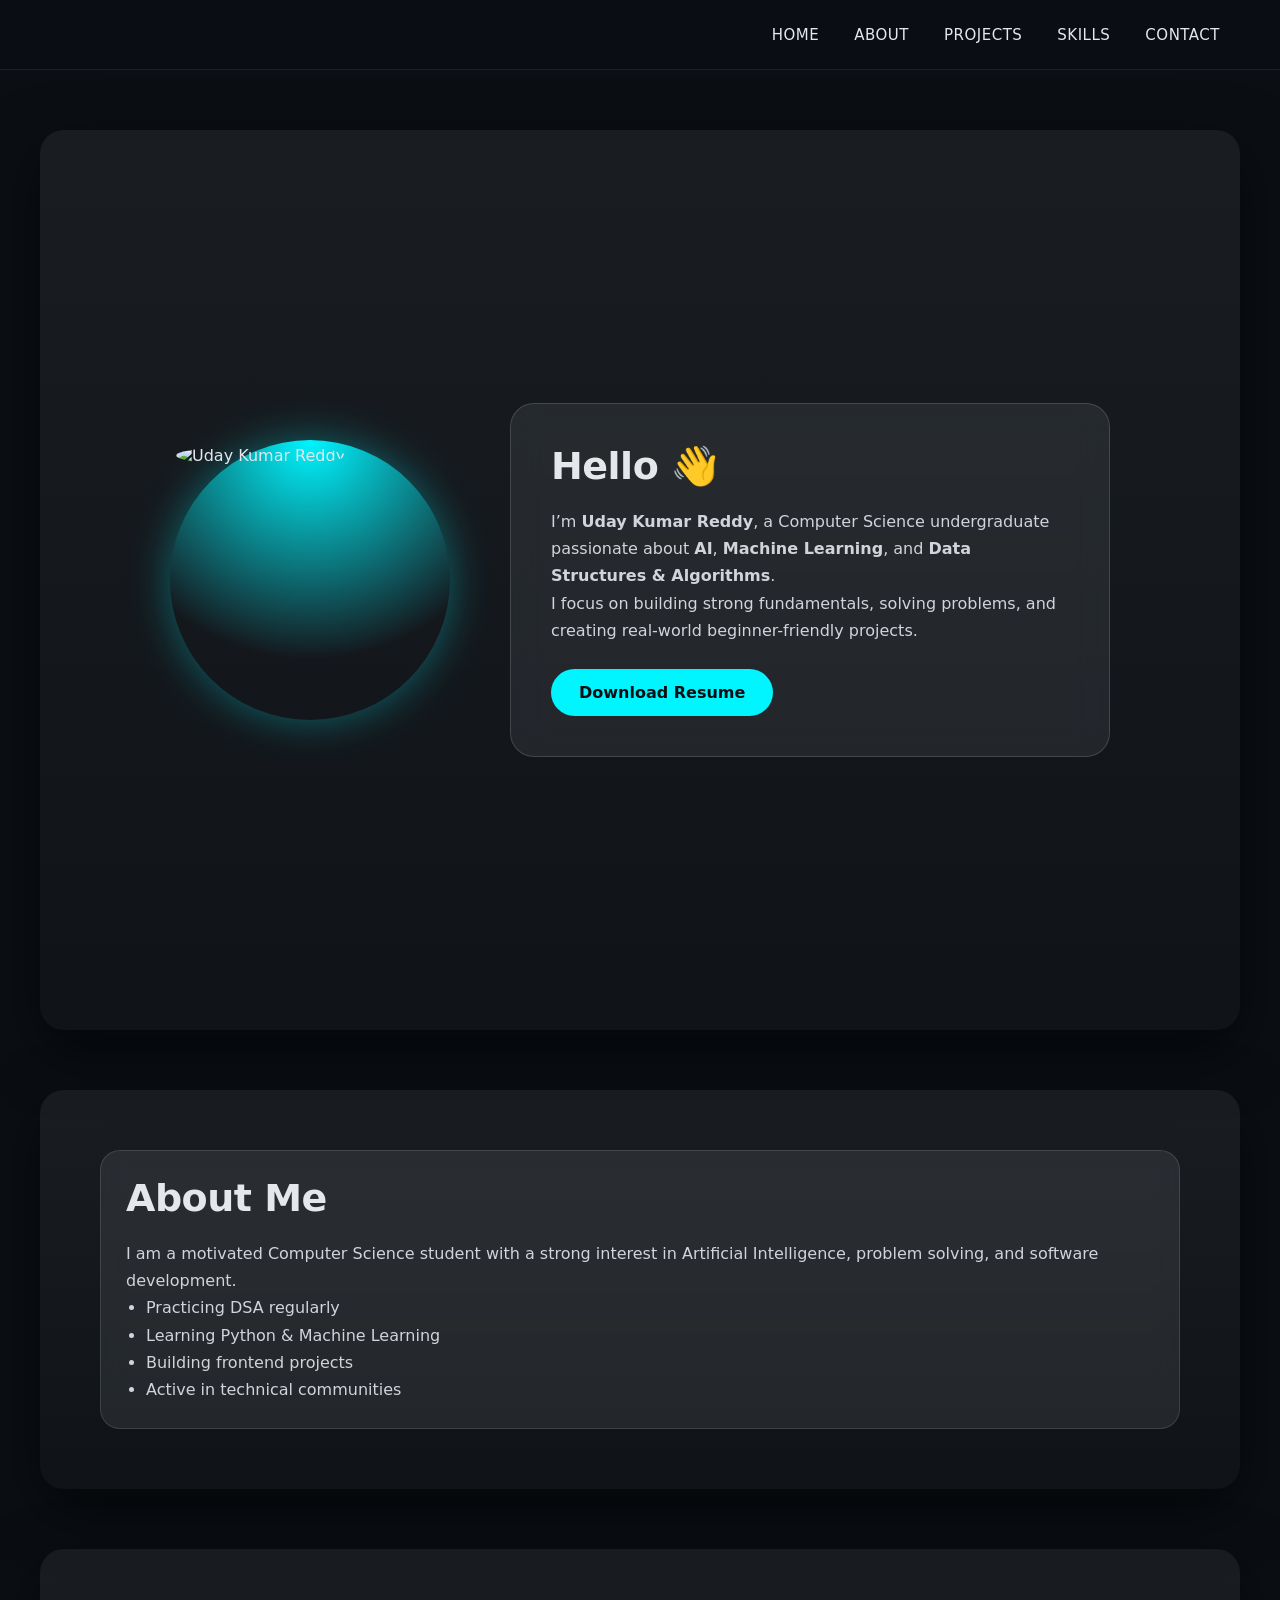
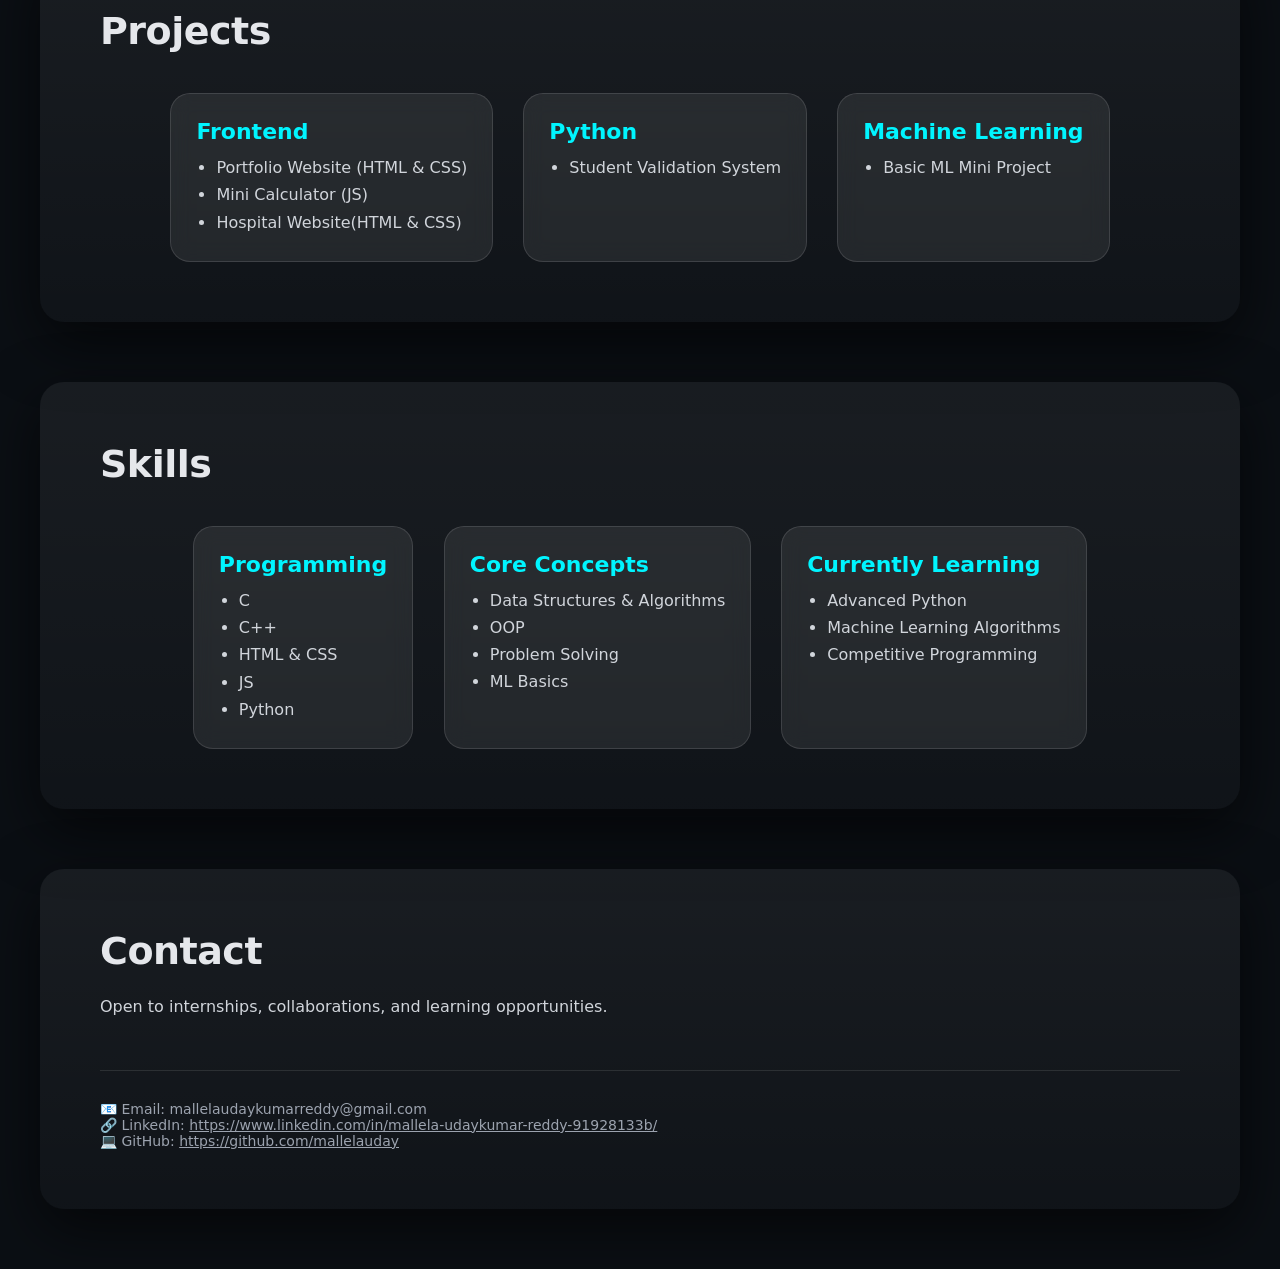
==== index.html @ b2b87688 "Add files via upload" ====
<!DOCTYPE html>
<html lang="en">
<head>
    <meta charset="UTF-8">
    <meta name="viewport" content="width=device-width, initial-scale=1.0">
    <title>Uday Kumar Reddy | Portfolio</title>
    <link rel="stylesheet" href="style.css">
</head>
<body>

    <!-- NAVBAR -->
    <nav>
        <a href="#Home">Home</a>
        <a href="#About">About</a>
        <a href="#Projects">Projects</a>
        <a href="#Skills">Skills</a>
        <a href="#Contact">Contact</a>
    </nav>

    <!-- HOME -->
    <section id="Home">
        <div id="image">
            <img src="images.jpg" alt="Uday Kumar Reddy">
        </div>

       <div id="innerhome">
    <h2>Hello 👋</h2>
    <p>
        I’m <strong>Uday Kumar Reddy</strong>, a Computer Science undergraduate
        passionate about <strong>AI</strong>, <strong>Machine Learning</strong>,
        and <strong>Data Structures & Algorithms</strong>.
    </p>
    <p>
        I focus on building strong fundamentals, solving problems, and creating
        real-world beginner-friendly projects.
    </p>

    <div class="resume-btn">
        <a href="resume.pdf" download="Uday_Kumar_Reddy_Resume">
            Download Resume
        </a>
    </div>
</div>
    </section>

    <!-- ABOUT -->
    <section id="About">
        <div id="innerabout">
            <h2>About Me</h2>
            <p>
                I am a motivated Computer Science student with a strong interest in
                Artificial Intelligence, problem solving, and software development.
            </p>
            <ul>
                <li>Practicing DSA regularly</li>
                <li>Learning Python & Machine Learning</li>
                <li>Building frontend projects</li>
                <li>Active in technical communities</li>
            </ul>
        </div>
    </section>

    <!-- PROJECTS -->
    <section id="Projects">
        <h2>Projects</h2>
        <div class="project-container">
            <div id="frontend">
                <h3>Frontend</h3>
                <ul>
                    <li>Portfolio Website (HTML & CSS)</li>
                    <li>Mini Calculator (JS)</li>
                    <li>Hospital Website(HTML & CSS)</li>
                </ul>
            </div>

            <div id="python">
                <h3>Python</h3>
                <ul>
                    <li>Student Validation System</li>
                </ul>
            </div>

            <div id="ml">
                <h3>Machine Learning</h3>
                <ul>
                    <li>Basic ML Mini Project</li>
                </ul>
            </div>
        </div>
    </section>

    <!-- SKILLS -->
    <section id="Skills">
        <h2>Skills</h2>

        <div class="skills-container">
            <div id="Programming">
                <h3>Programming</h3>
                <ul>
                    <li>C</li>
                    <li>C++</li>
                    <li>HTML & CSS</li>
                    <li>JS</li>
                    <li>Python</li>

                </ul>
            </div>

            <div id="core">
                <h3>Core Concepts</h3>
                <ul>
                    <li>Data Structures & Algorithms</li>
                    <li>OOP</li>
                    <li>Problem Solving</li>
                    <li>ML Basics</li>
                </ul>
            </div>

            <div id="current">
                <h3>Currently Learning</h3>
                <ul>
                    <li>Advanced Python</li>
                    <li>Machine Learning Algorithms</li>
                    <li>Competitive Programming</li>
                </ul>
            </div>
        </div>
    </section>

    <!-- CONTACT -->
    <section id="Contact">
        <h2>Contact</h2>
        <p>Open to internships, collaborations, and learning opportunities.</p>

        <footer>
            📧 Email: mallelaudaykumarreddy@gmail.com <br>
            🔗 LinkedIn: <a href="https://www.linkedin.com/in/mallela-udaykumar-reddy-91928133b/" target="_blank">https://www.linkedin.com/in/mallela-udaykumar-reddy-91928133b/</a><br>
            💻 GitHub: <a href="https://github.com/mallelauday" target="_blank">https://github.com/mallelauday</a>
        </footer>
    </section>

</body>
</html>
---- style.css ----
/* ===== RESET ===== */
* {
    margin: 0;
    padding: 0;
    box-sizing: border-box;
}

html {
    scroll-behavior: smooth;
}

body {
    background: #0b0f14;
    color: #e5e7eb;
    font-family: "Inter", "Segoe UI", system-ui, sans-serif;
}

/* ===== NAVBAR ===== */
nav {
    position:static;
    top: 0;
    z-index: 1000;
    height: 70px;
    display: flex;
    justify-content: flex-end;
    align-items: center;
    gap: 35px;
    padding: 0 60px;
    background: rgba(11, 15, 20, 0.85);
    backdrop-filter: blur(12px);
    border-bottom: 1px solid rgba(255,255,255,0.08);
}

nav a {
    color: #e5e7eb;
    text-decoration: none;
    font-size: 15px;
    text-transform: uppercase;
    letter-spacing: 0.5px;
    position: relative;
}

nav a::after {
    content: "";
    position: absolute;
    left: 0;
    bottom: -8px;
    width: 0%;
    height: 2px;
    background: #00f5ff;
    transition:  0.3s ease-out;
}

nav a:hover::after {
    width: 100%;
}

/* ===== SECTIONS ===== */
section {
    margin: 60px 40px;
    padding: 60px;
    border-radius: 24px;
    background: linear-gradient(
        180deg,
        rgba(255,255,255,0.06),
        rgba(255,255,255,0.02)
    );
    box-shadow: 0 20px 60px rgba(0,0,0,0.6);
}

/* ===== HOME ===== */
#Home {
    min-height: 100vh;
    display: flex;
    justify-content: center;
    align-items: center;
    gap: 60px;
}

#image {
    width: 280px;
    height: 280px;
    padding: 6px;
    border-radius: 50%;
    background: radial-gradient(circle at top, #00f5ff, transparent 70%);
    box-shadow: 0 0 40px rgba(0,245,255,0.35);
}

#image img {
    width: 100%;
    height: 100%;
    border-radius: 50%;
    object-fit: cover;
}

#innerhome {
    max-width: 600px;
    background: rgba(255,255,255,0.07);
    border: 1px solid rgba(255,255,255,0.15);
    backdrop-filter: blur(16px);
    padding: 40px;
    border-radius: 24px;
}

/* ===== ABOUT / CARDS ===== */
#innerabout,
#frontend,
#python,
#ml,
#Programming,
#core,
#current {
    background: rgba(255,255,255,0.08);
    border: 1px solid rgba(255,255,255,0.12);
    backdrop-filter: blur(10px);
    border-radius: 20px;
    padding: 25px;
    transition: transform 0.3s ease, box-shadow 0.3s ease;
}

#innerabout:hover,
#frontend:hover,
#python:hover,
#ml:hover,
#Programming:hover,
#core:hover,
#current:hover {
    transform: translate(-6px);
    box-shadow: 0 25px 80px rgba(0,245,255,0.25);
}

/* ===== PROJECTS ===== */
.project-container {
    display: flex;
    gap: 30px;
    justify-content: center;
    margin-top: 40px;
}

/* ===== SKILLS ===== */
.skills-container {
    display: flex;
    gap: 30px;
    justify-content: center;
    flex-wrap: wrap;
    margin-top: 40px;
}

/* ===== TEXT ===== */
h2 {
    font-size: 38px;
    margin-bottom: 20px;
    letter-spacing: -0.5px;
}

h3 {
    font-size: 22px;
    color: #00f5ff;
    margin-bottom: 10px;
}

p, li {
    font-size: 16px;
    line-height: 1.7;
    color: #d1d5db;
}

ul {
    padding-left: 20px;
}

/* ===== FOOTER ===== */
footer {
    margin-top: 50px;
    padding-top: 30px;
    border-top: 1px solid rgba(255,255,255,0.1);
    font-size: 14px;
    color: #9ca3af;
}
footer a{
    color:#9ca3af ;
    list-style: none;
}

/* ===== RESPONSIVE ===== */
@media (max-width: 768px) {
    #Home {
        flex-direction: column;
        text-align: center;
    }

    nav {
        justify-content: center;
        padding: 0 20px;
    }

    section {
        margin: 40px 20px;
        padding: 40px 20px;
    }
}
/* ===== RESUME BUTTON ===== */

.resume-btn {
    margin-top: 25px;
}

.resume-btn a {
    display: inline-block;
    padding: 14px 28px;
    background: #00f5ff;
    color: #0b0f14;
    font-weight: 600;
    text-decoration: none;
    border-radius: 30px;
    transition: all 0.3s ease;
}

.resume-btn a:hover {
    background: transparent;
    color: #00f5ff;
    border: 2px solid #00f5ff;
}
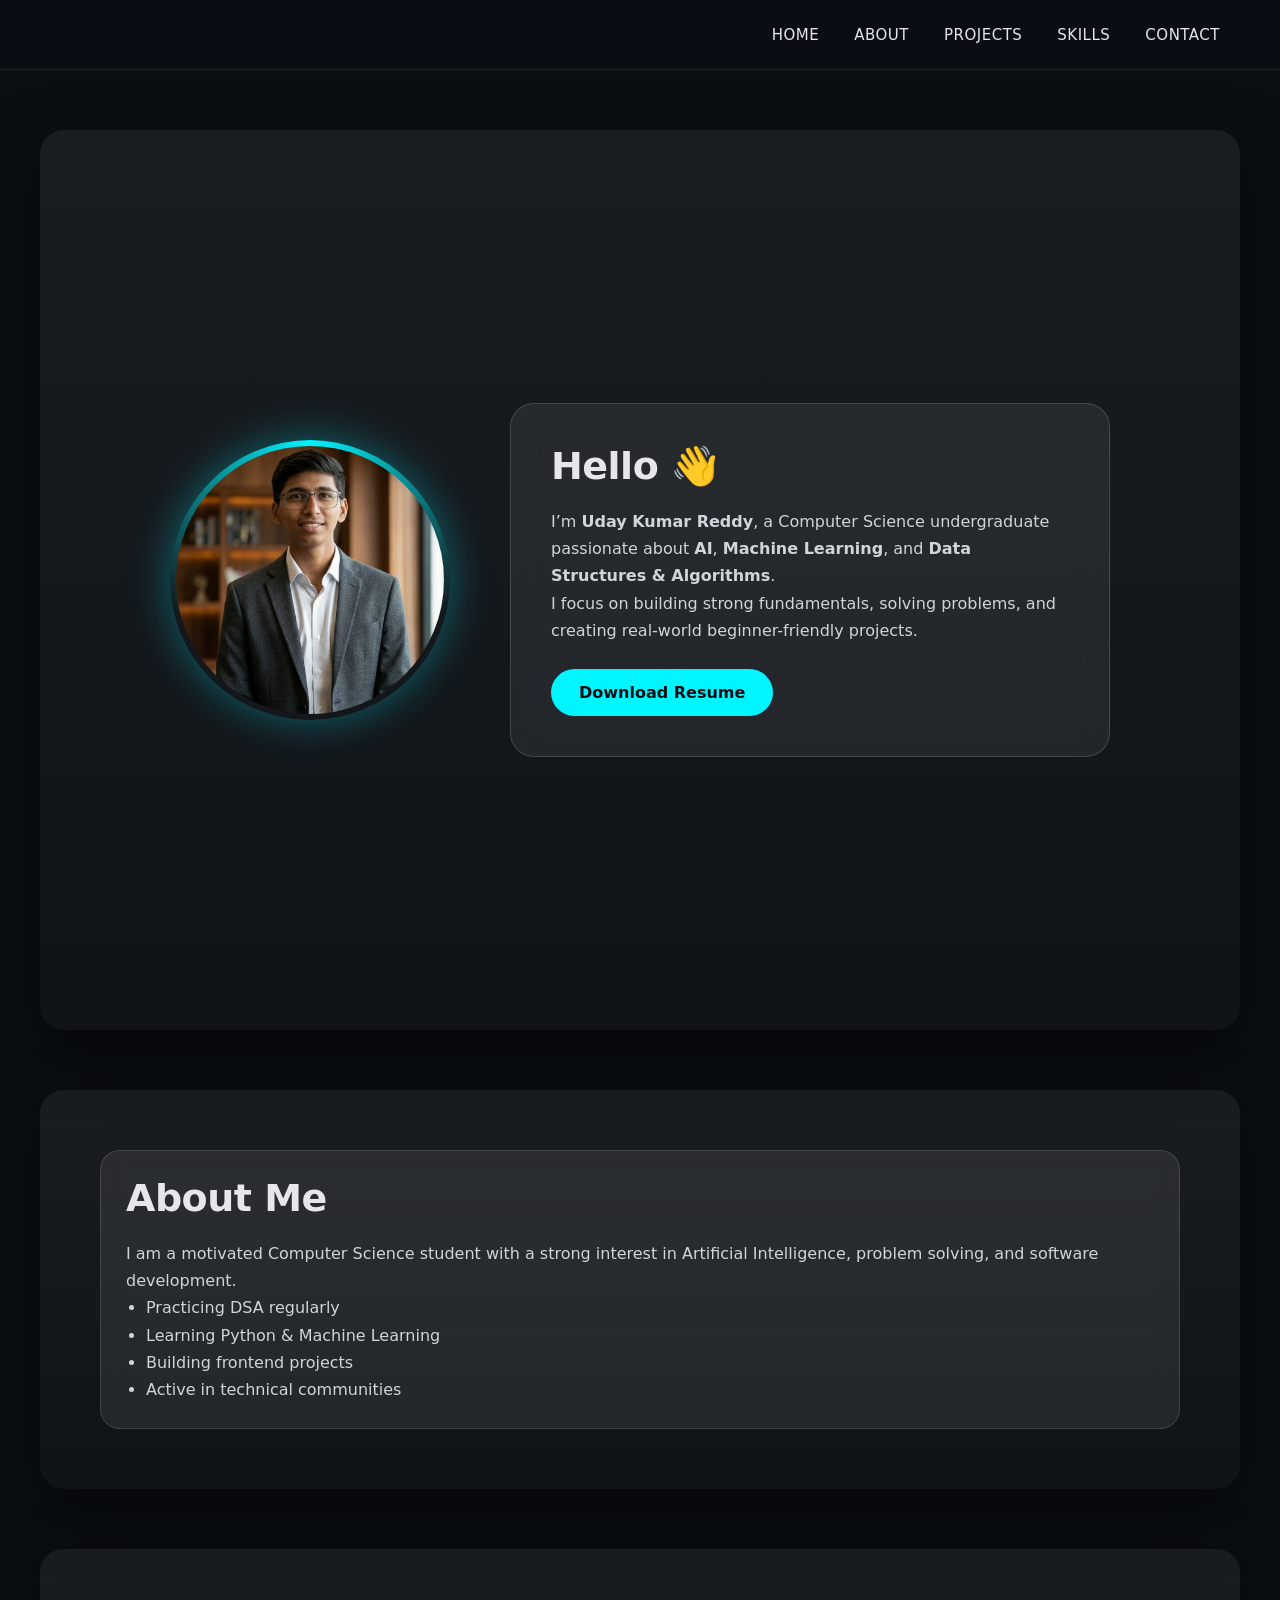
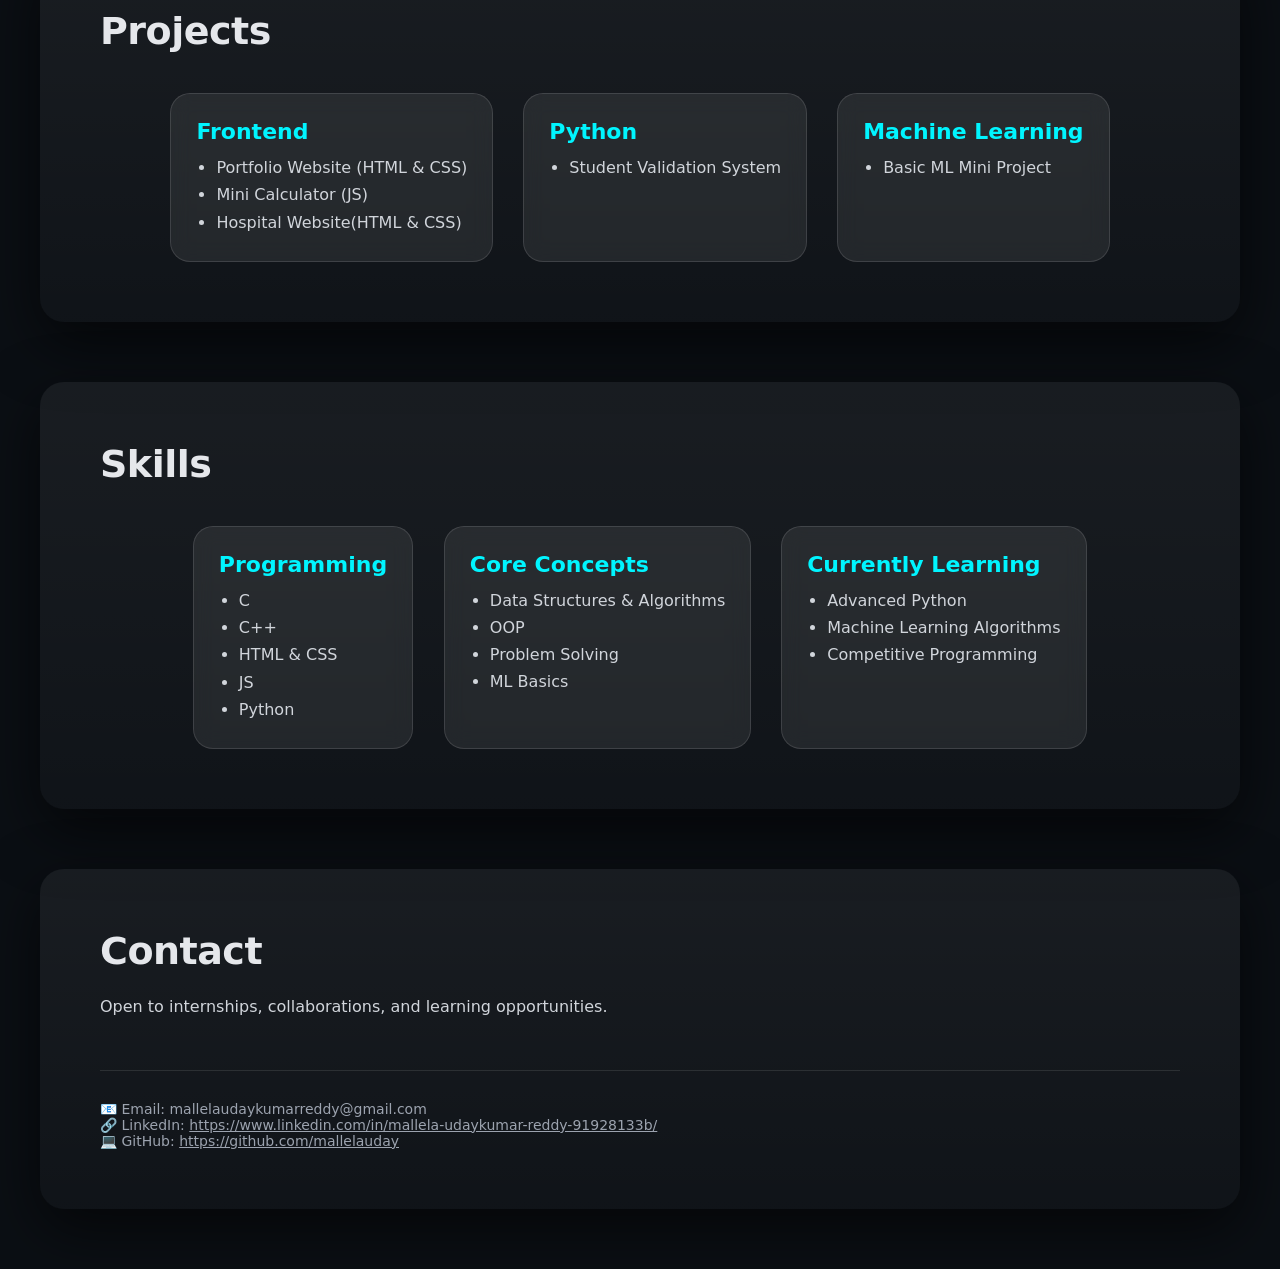
==== commit c086e567: "index.html" ====
--- a/index.html
+++ b/index.html
@@ -20,7 +20,7 @@
     <!-- HOME -->
     <section id="Home">
         <div id="image">
-            <img src="images.jpg" alt="Uday Kumar Reddy">
+            <img src="profile picture.jpeg" alt="Uday Kumar Reddy">
         </div>
 
        <div id="innerhome">
@@ -36,7 +36,7 @@
     </p>
 
     <div class="resume-btn">
-        <a href="resume.pdf" download="Uday_Kumar_Reddy_Resume">
+        <a href="Uday_Webflow_Specialist_Intern_Resume.docx" download="Uday_Kumar_Reddy_Resume">
             Download Resume
         </a>
     </div>
@@ -141,3 +141,4 @@
 
 </body>
 </html>
+
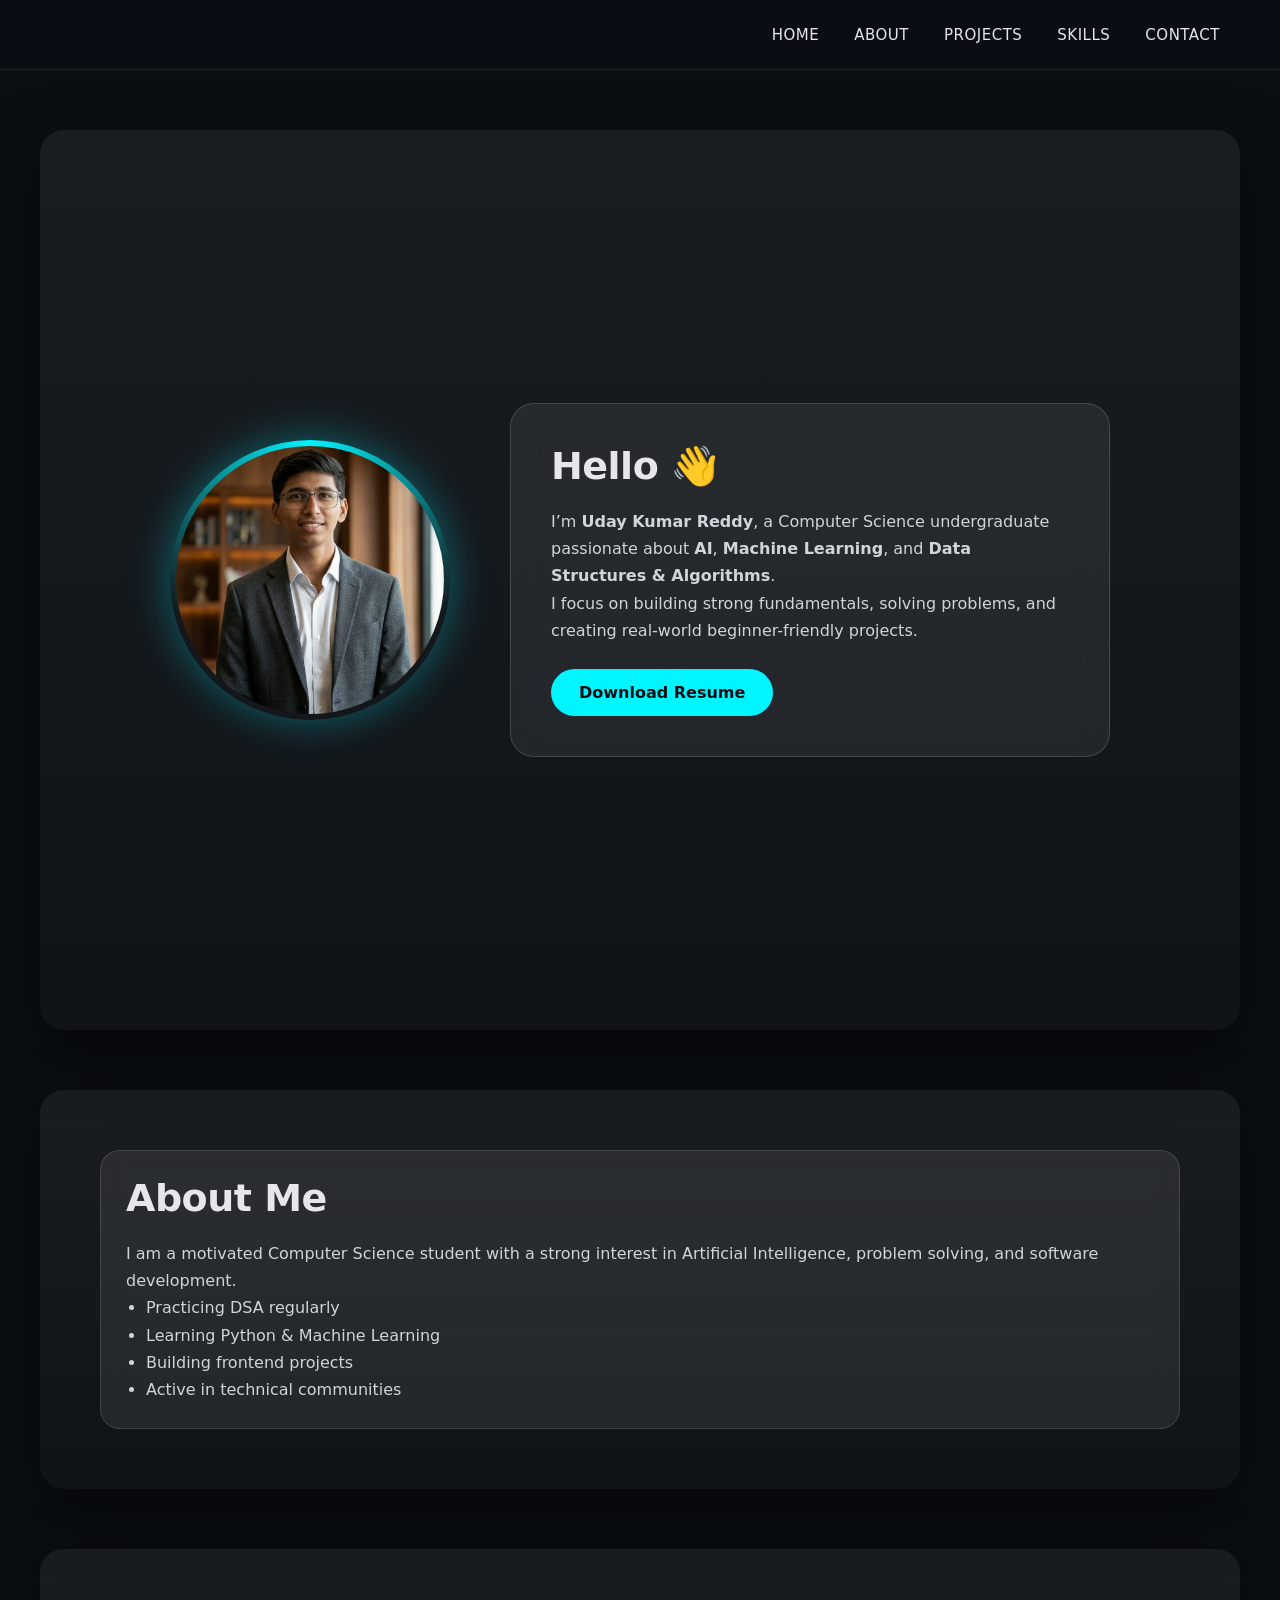
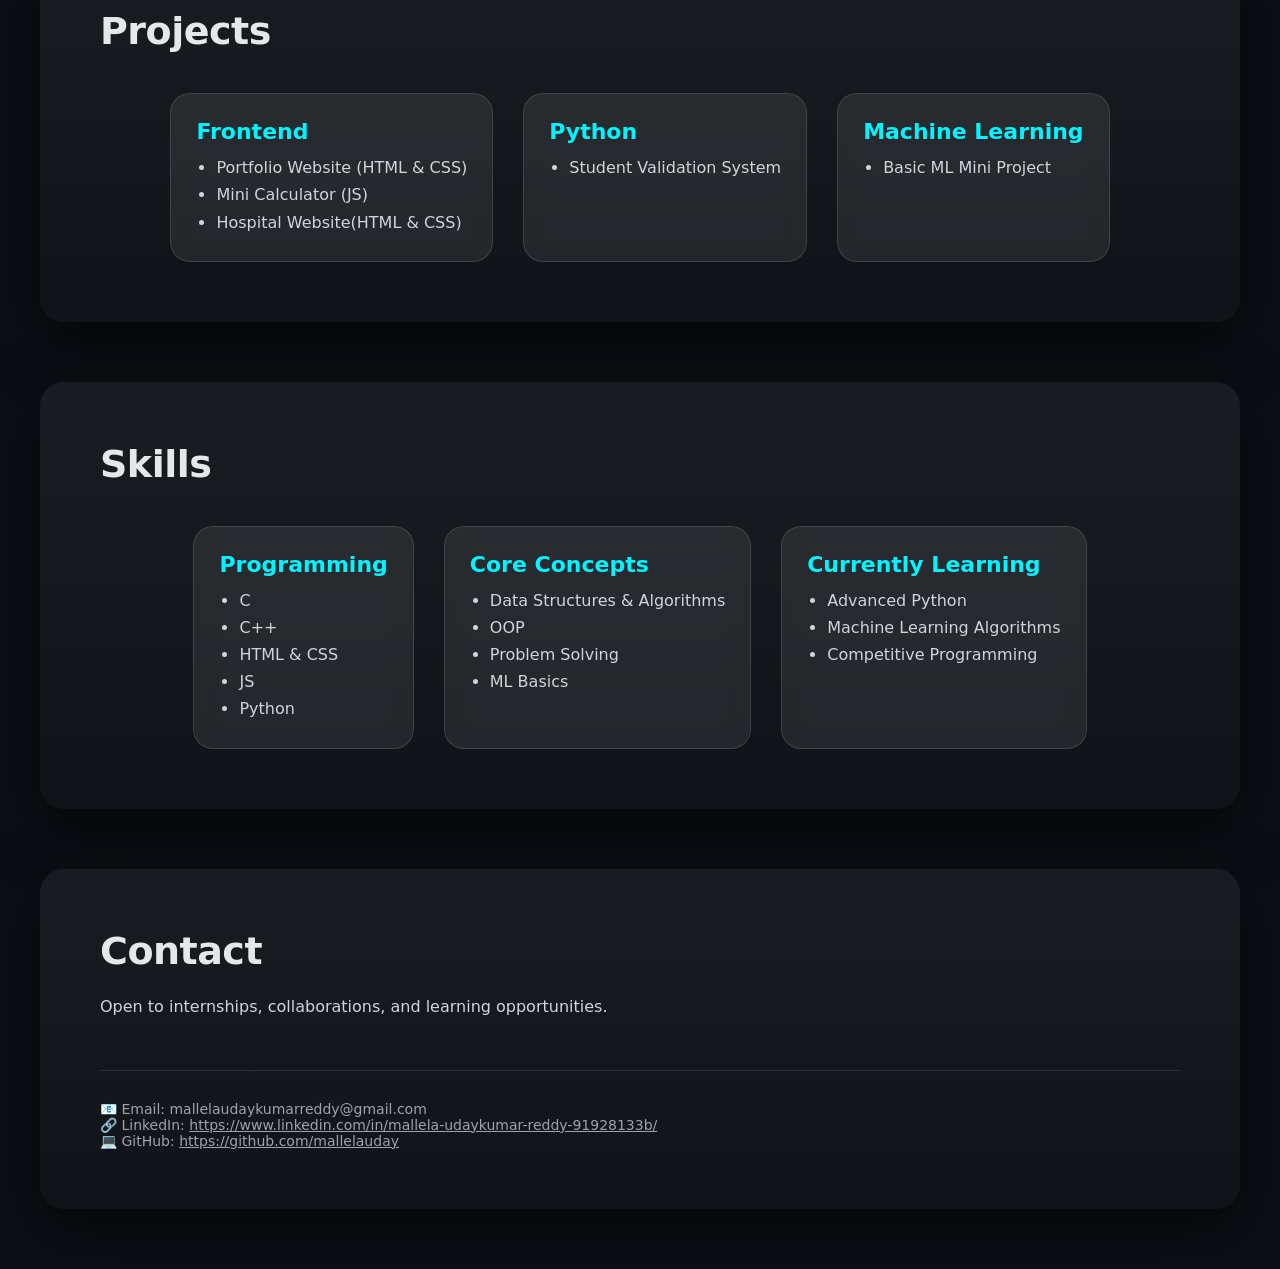
==== commit 21600fdd: "index.html" ====
--- a/index.html
+++ b/index.html
@@ -36,7 +36,7 @@
     </p>
 
     <div class="resume-btn">
-        <a href="Uday_Webflow_Specialist_Intern_Resume.docx" download="Uday_Kumar_Reddy_Resume">
+        <a href="reusme.pdf" download="Uday_Kumar_Reddy_Resume">
             Download Resume
         </a>
     </div>
@@ -142,3 +142,4 @@
 </body>
 </html>
 
+
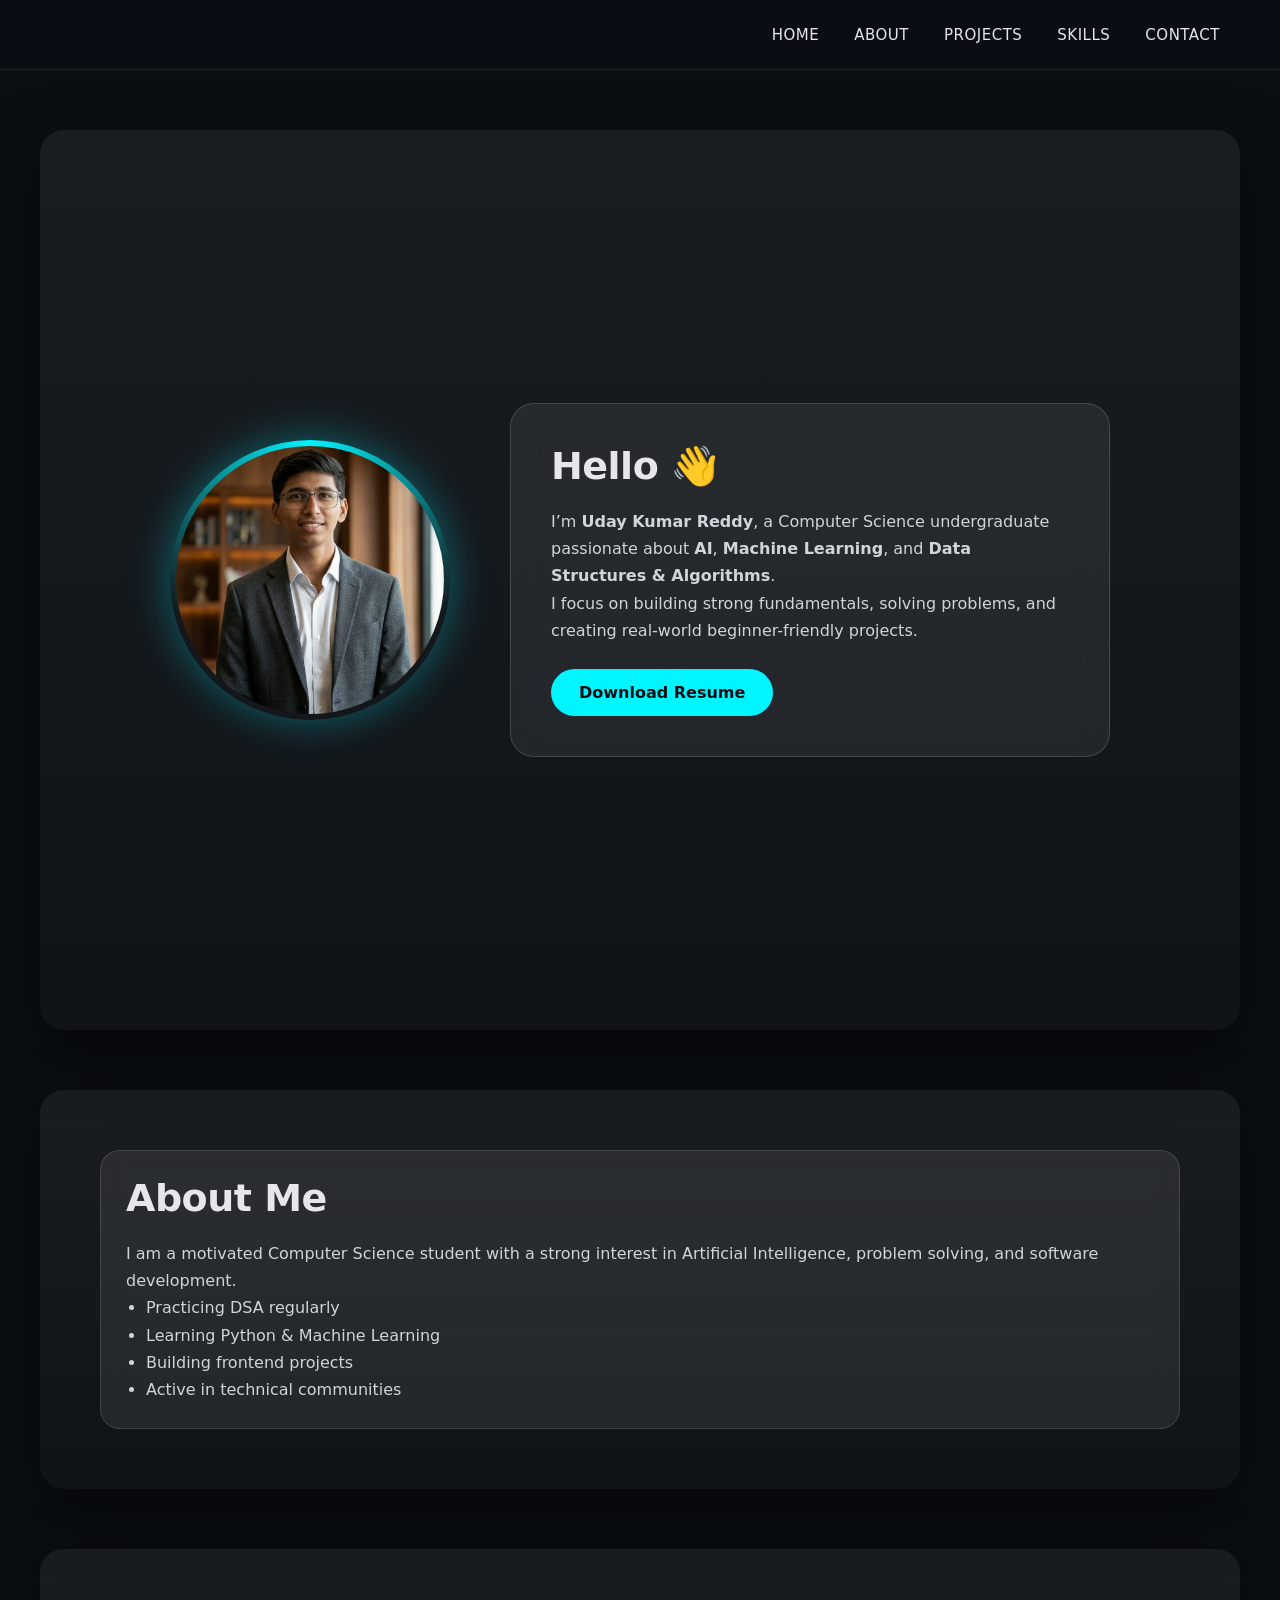
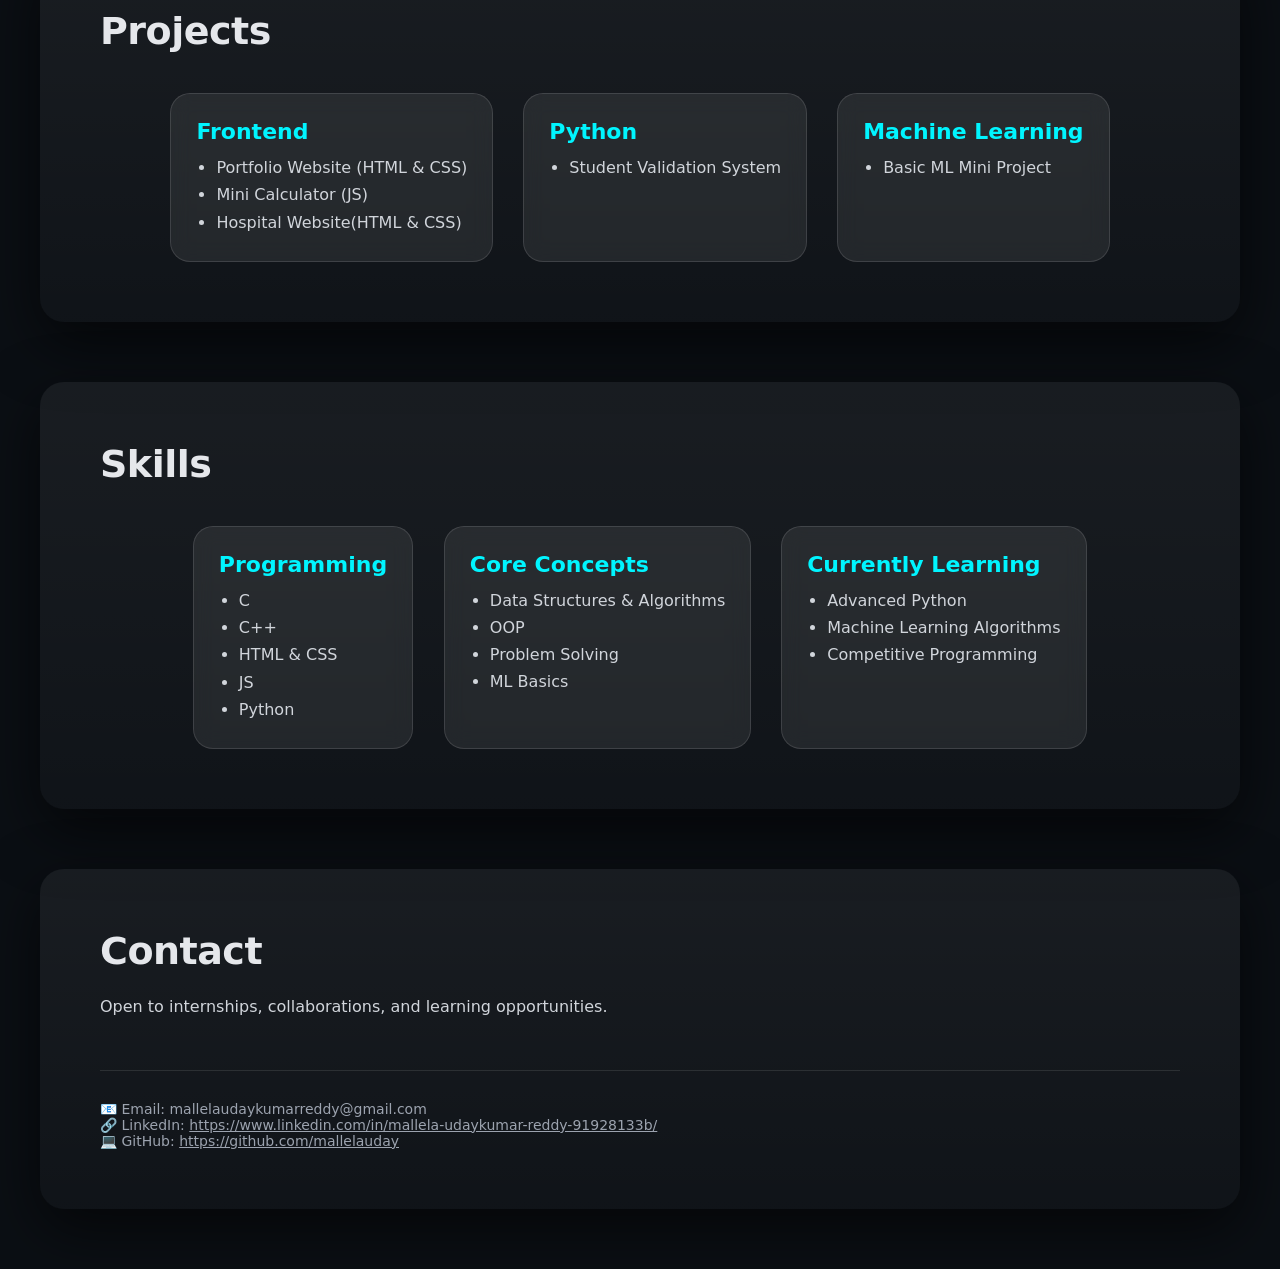
==== commit 6d4b4656: "Add files via upload" ====
--- a/index.html
+++ b/index.html
@@ -36,7 +36,7 @@
     </p>
 
     <div class="resume-btn">
-        <a href="reusme.pdf" download="Uday_Kumar_Reddy_Resume">
+        <a href="resume.pdf" download="Uday_Kumar_Reddy_Resume">
             Download Resume
         </a>
     </div>
@@ -141,5 +141,3 @@
 
 </body>
 </html>
-
-
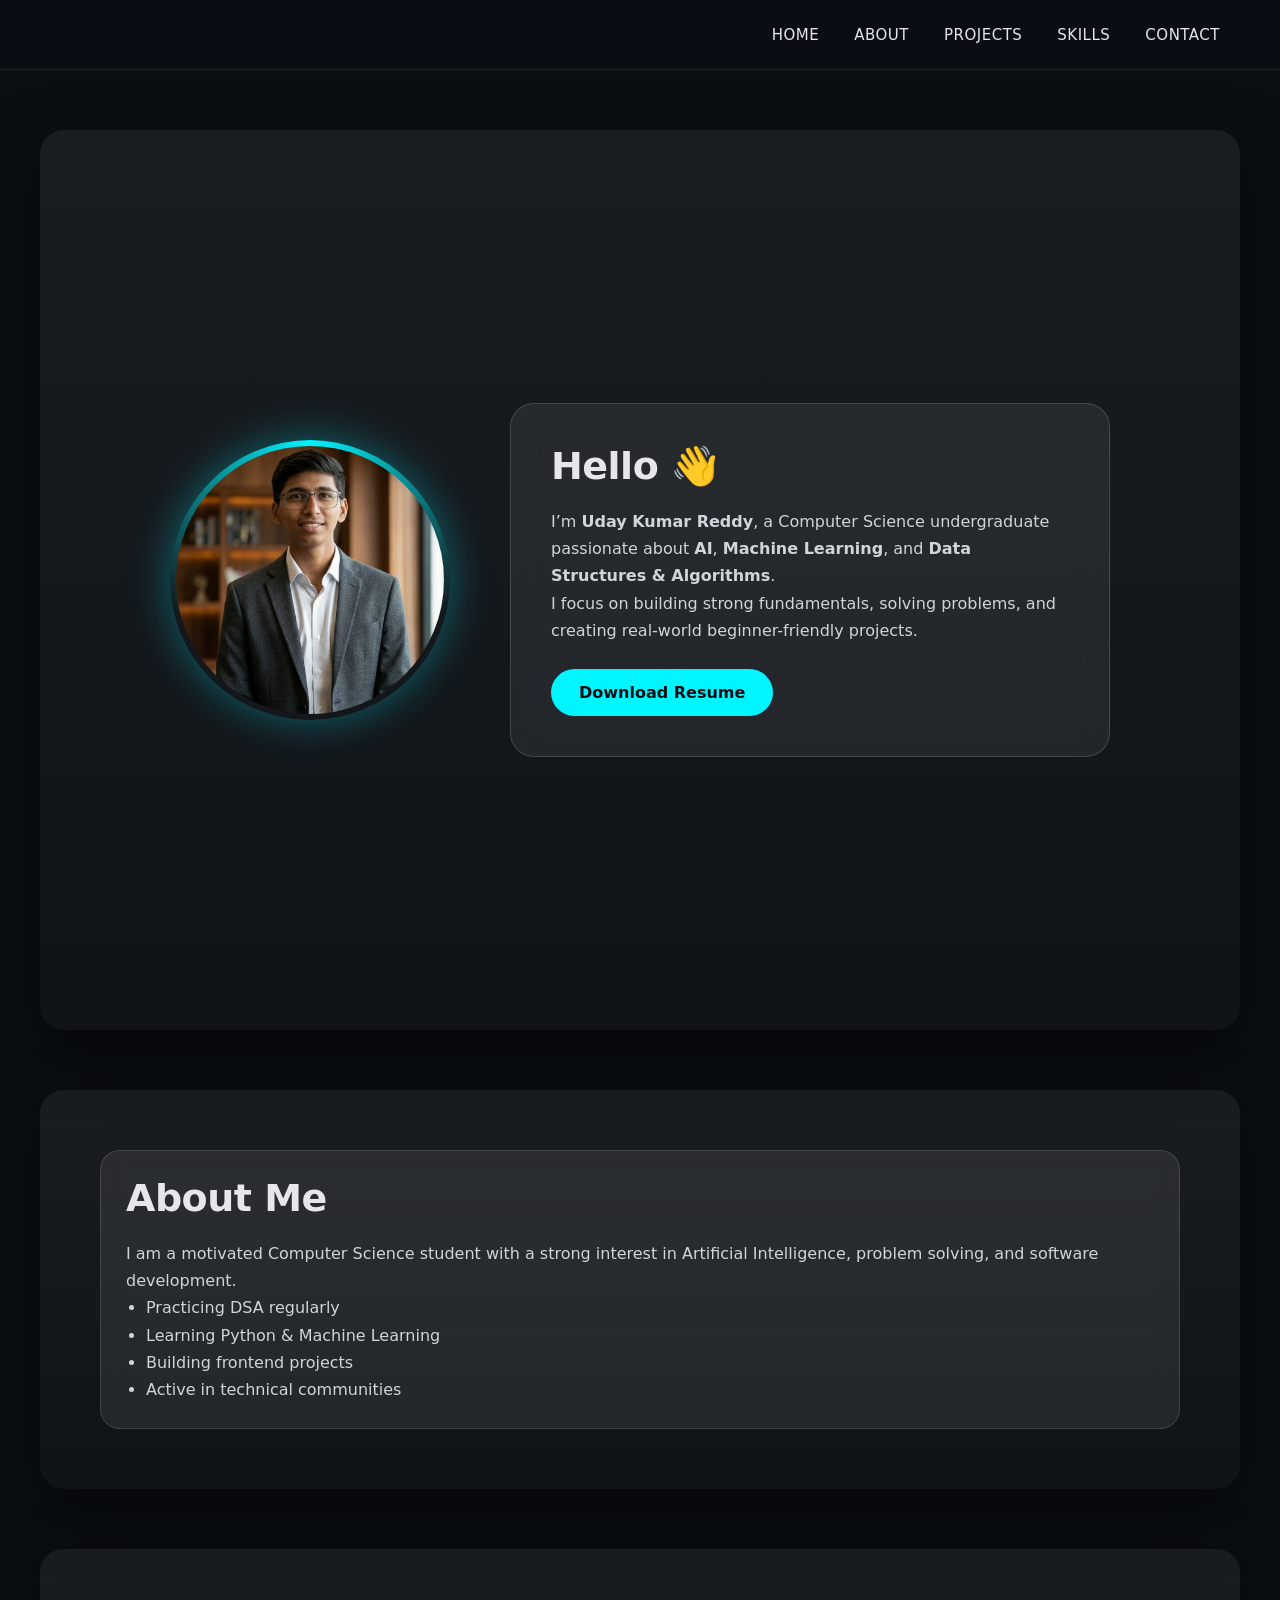
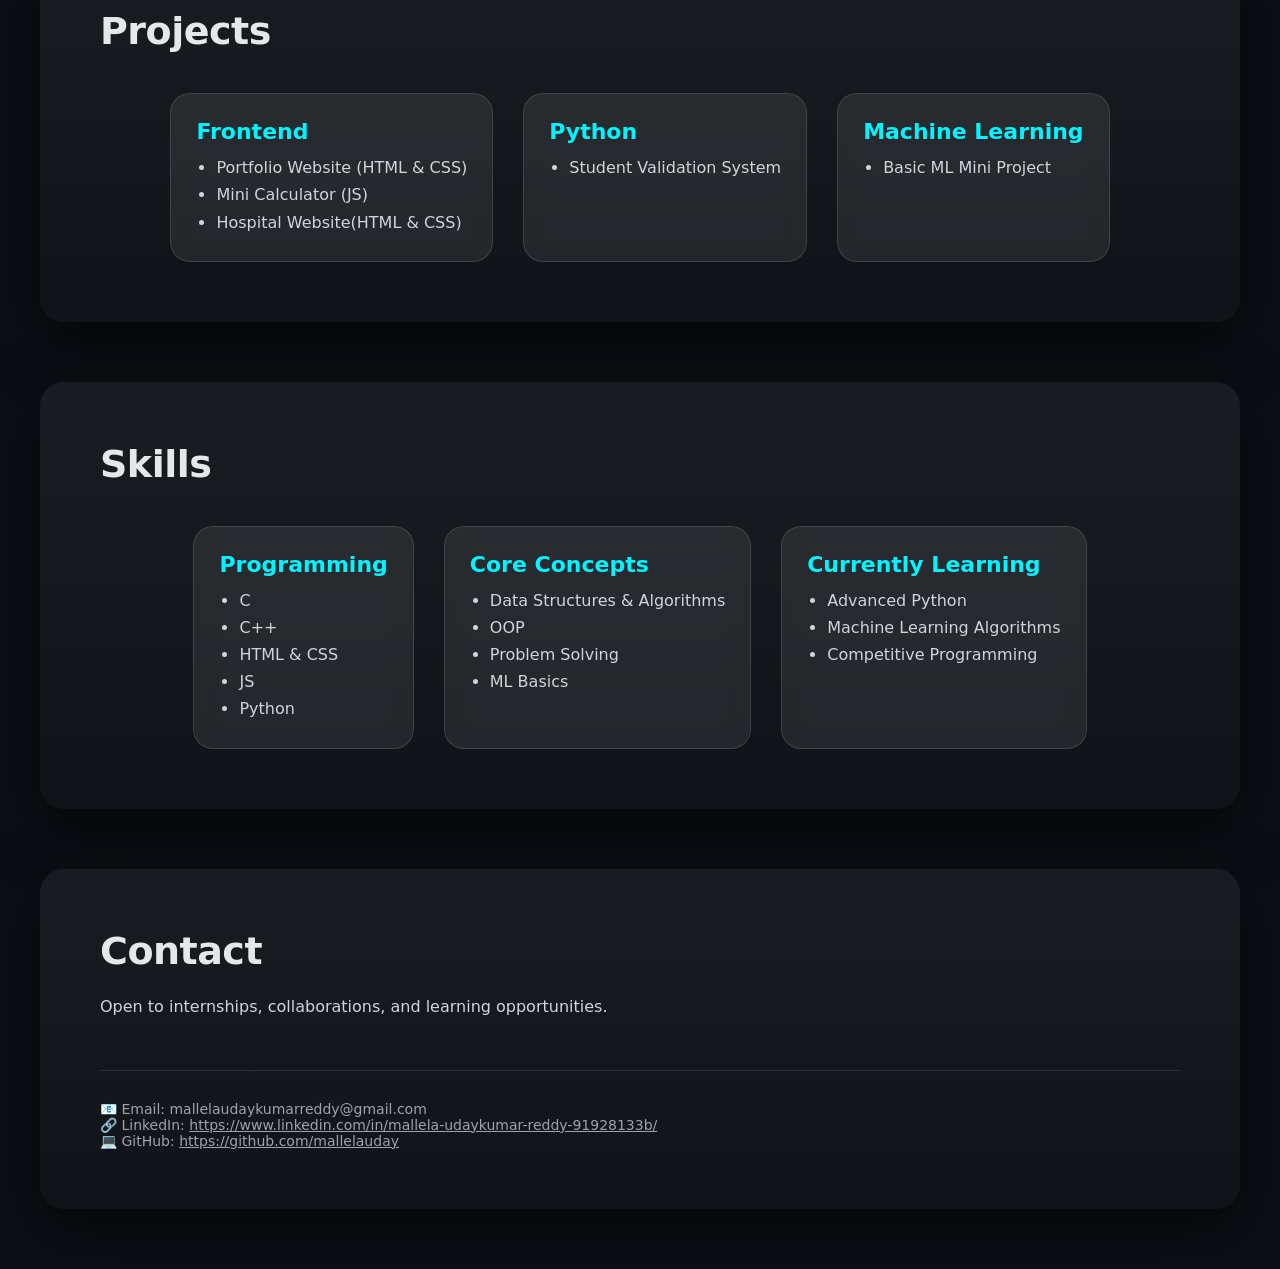
==== commit 34a05e78: "index.html" ====
--- a/index.html
+++ b/index.html
@@ -36,7 +36,7 @@
     </p>
 
     <div class="resume-btn">
-        <a href="resume.pdf" download="Uday_Kumar_Reddy_Resume">
+        <a href="resume.pdf" download="Uday Kumar Reddy Resume">
             Download Resume
         </a>
     </div>
@@ -141,3 +141,4 @@
 
 </body>
 </html>
+
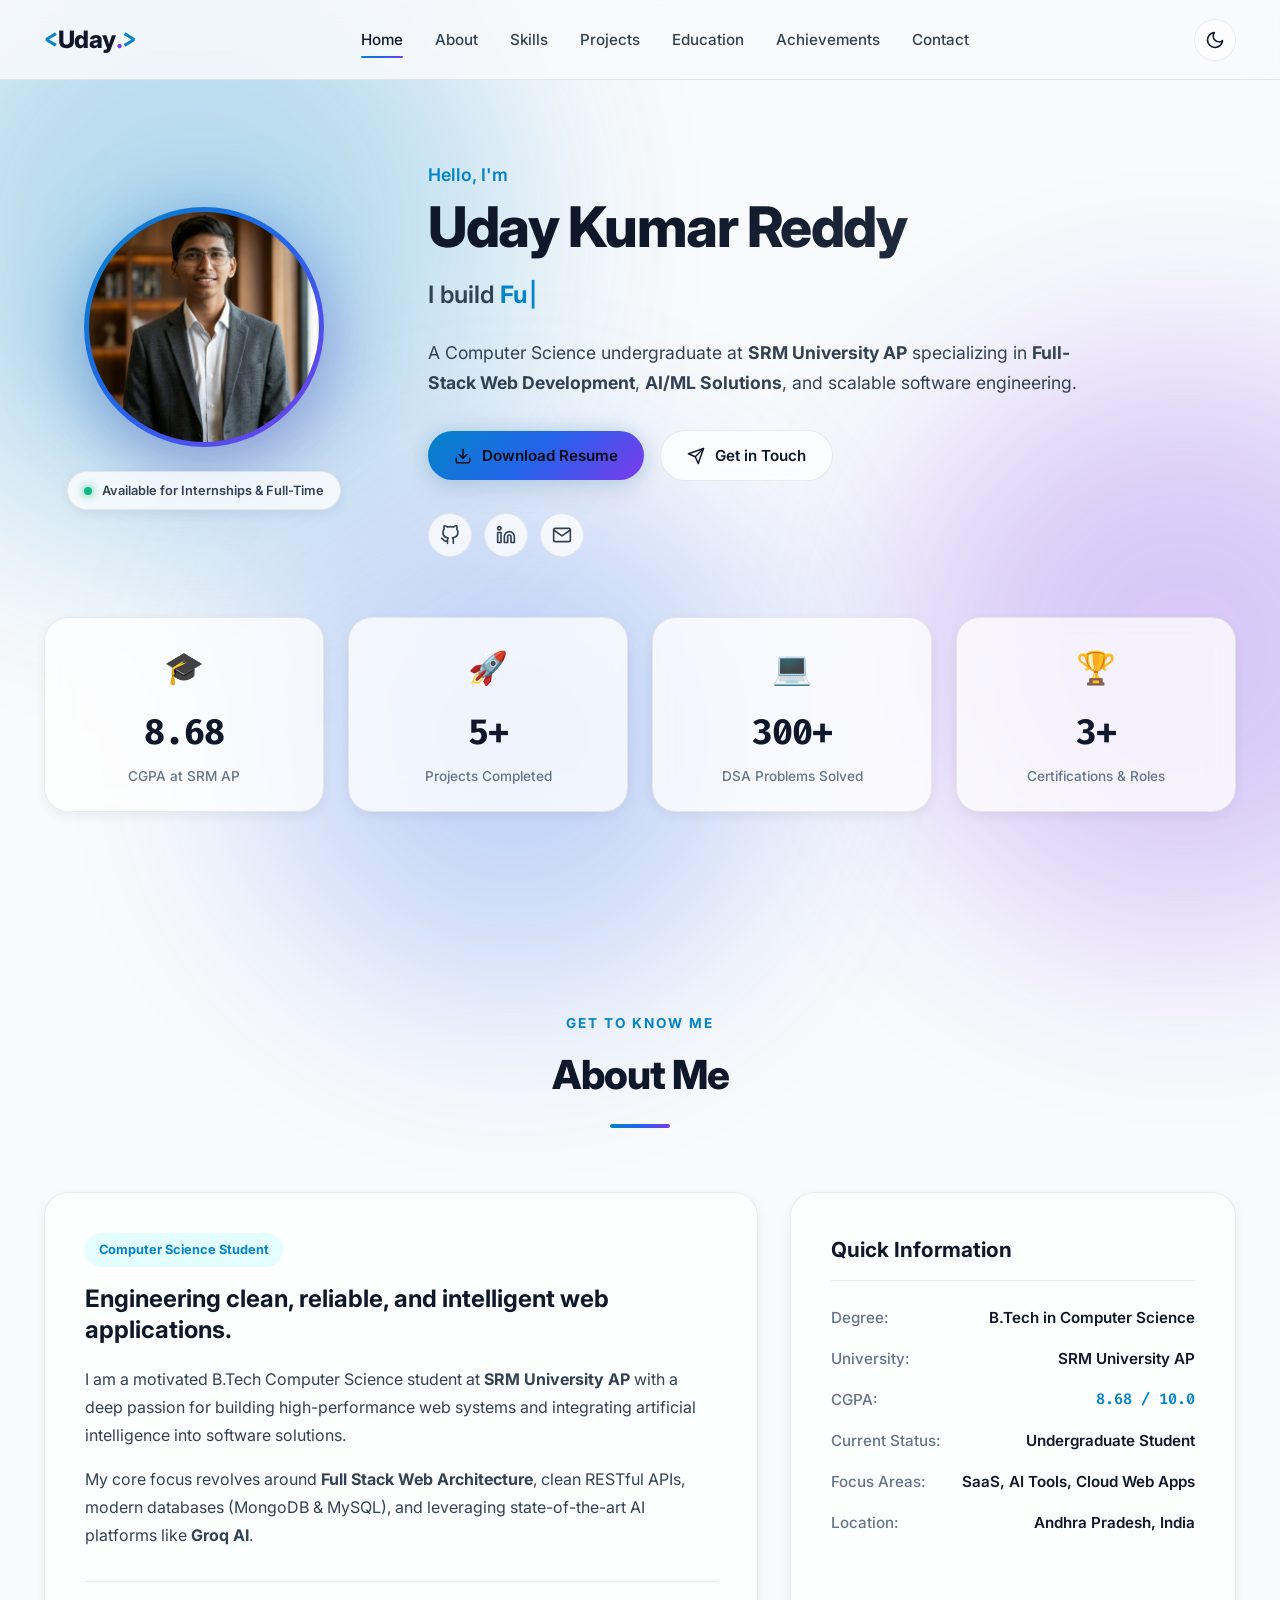
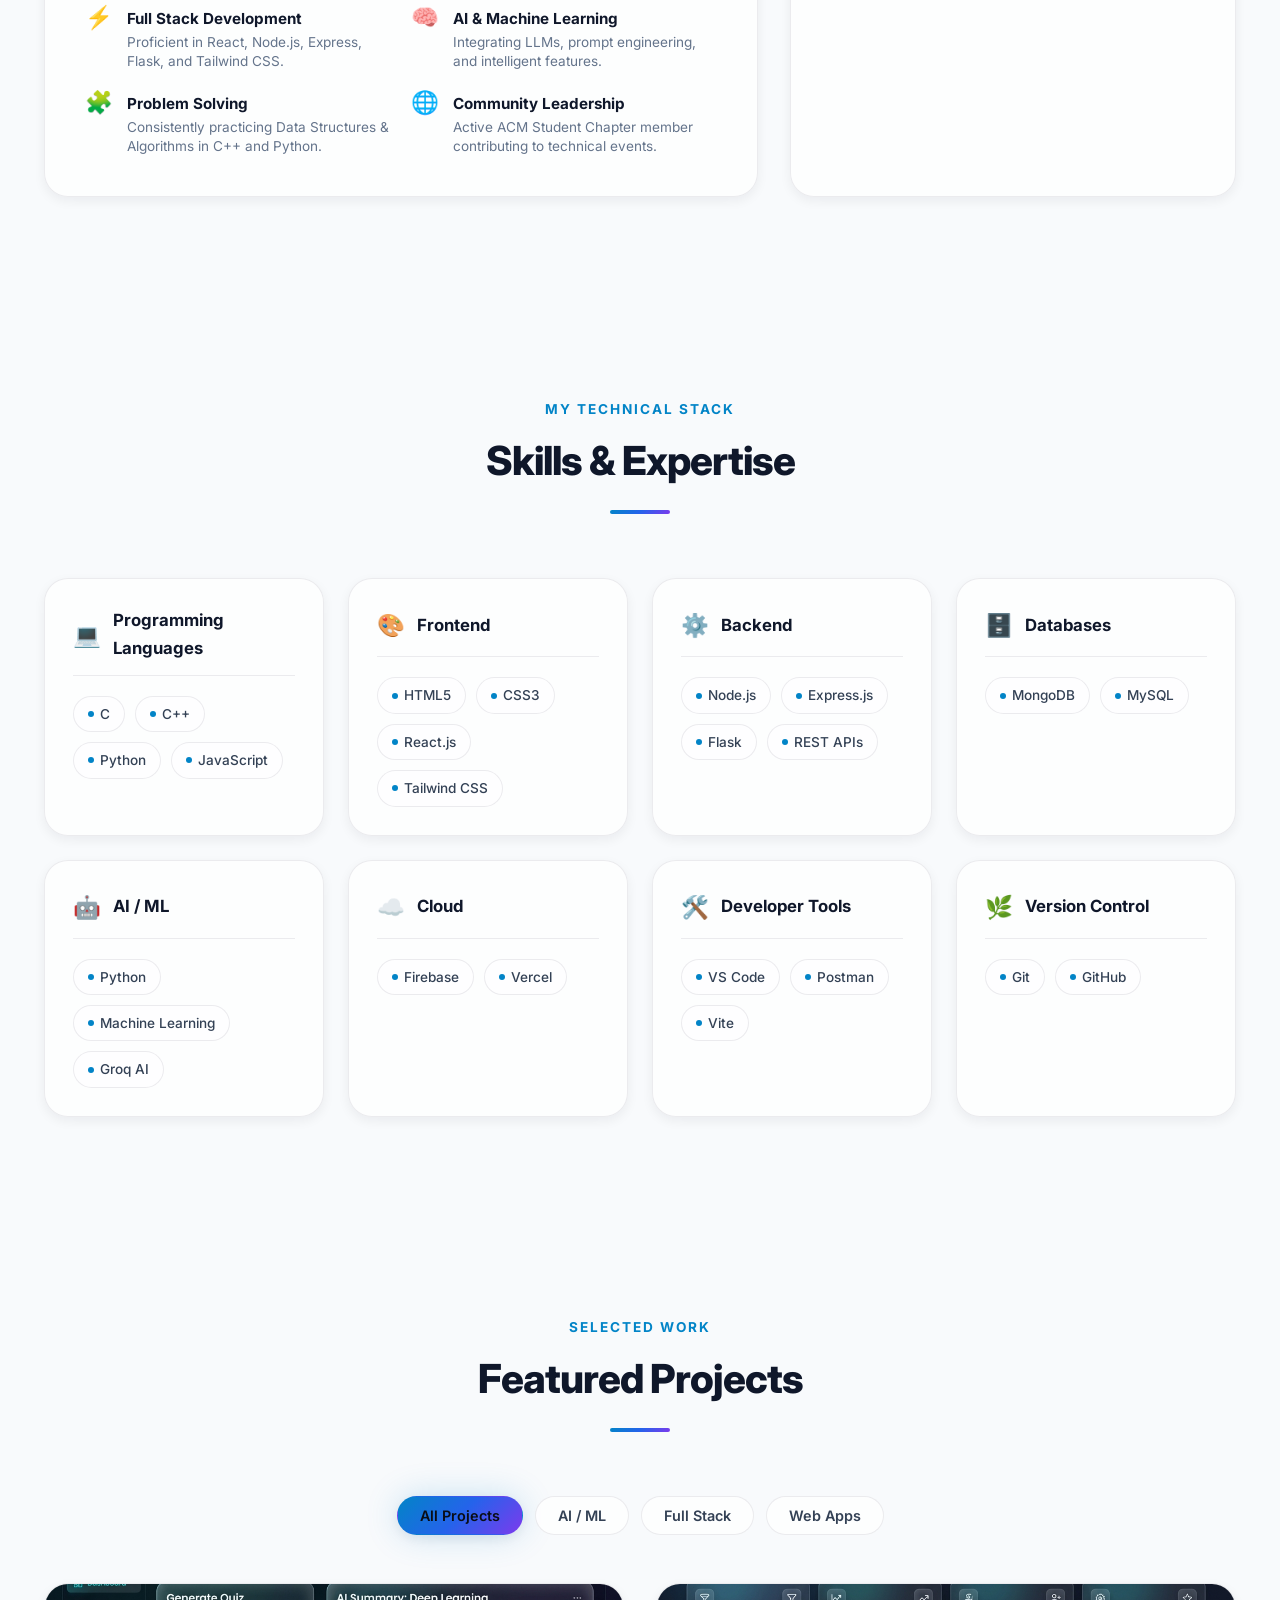
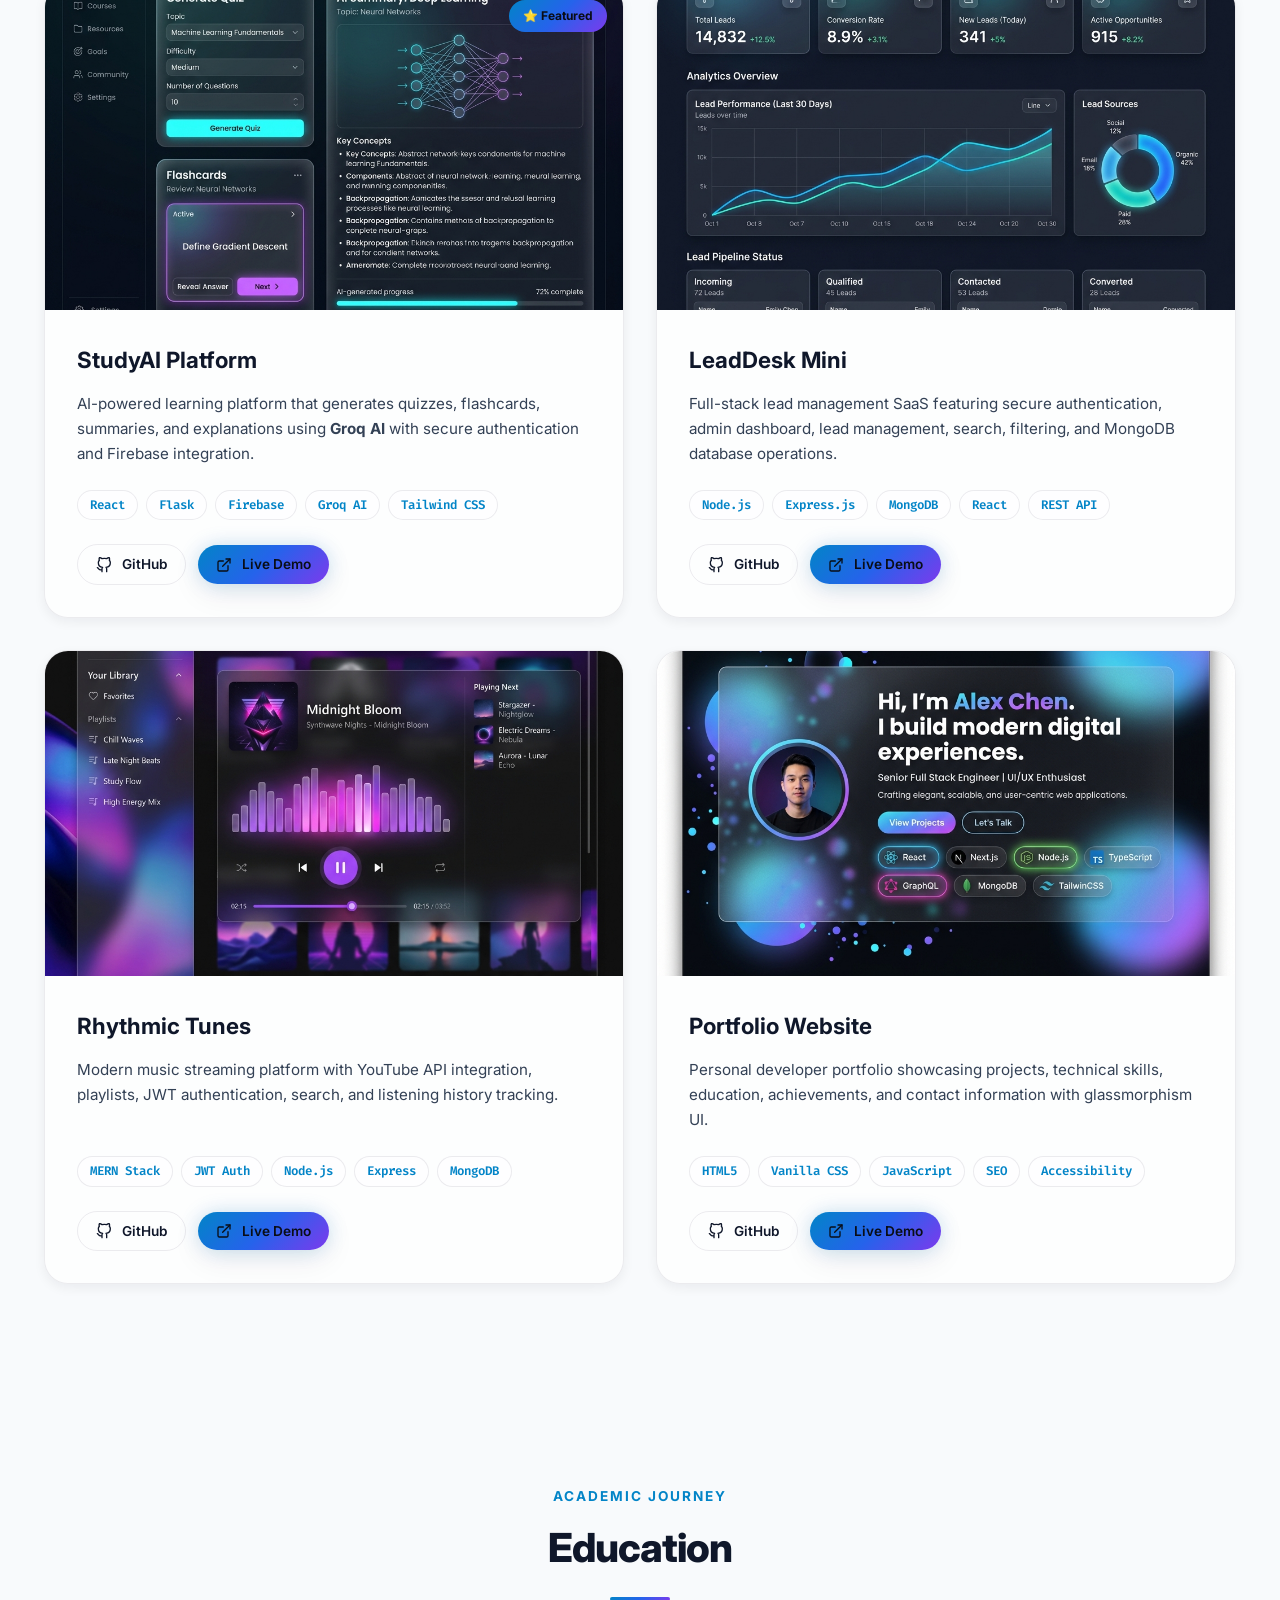
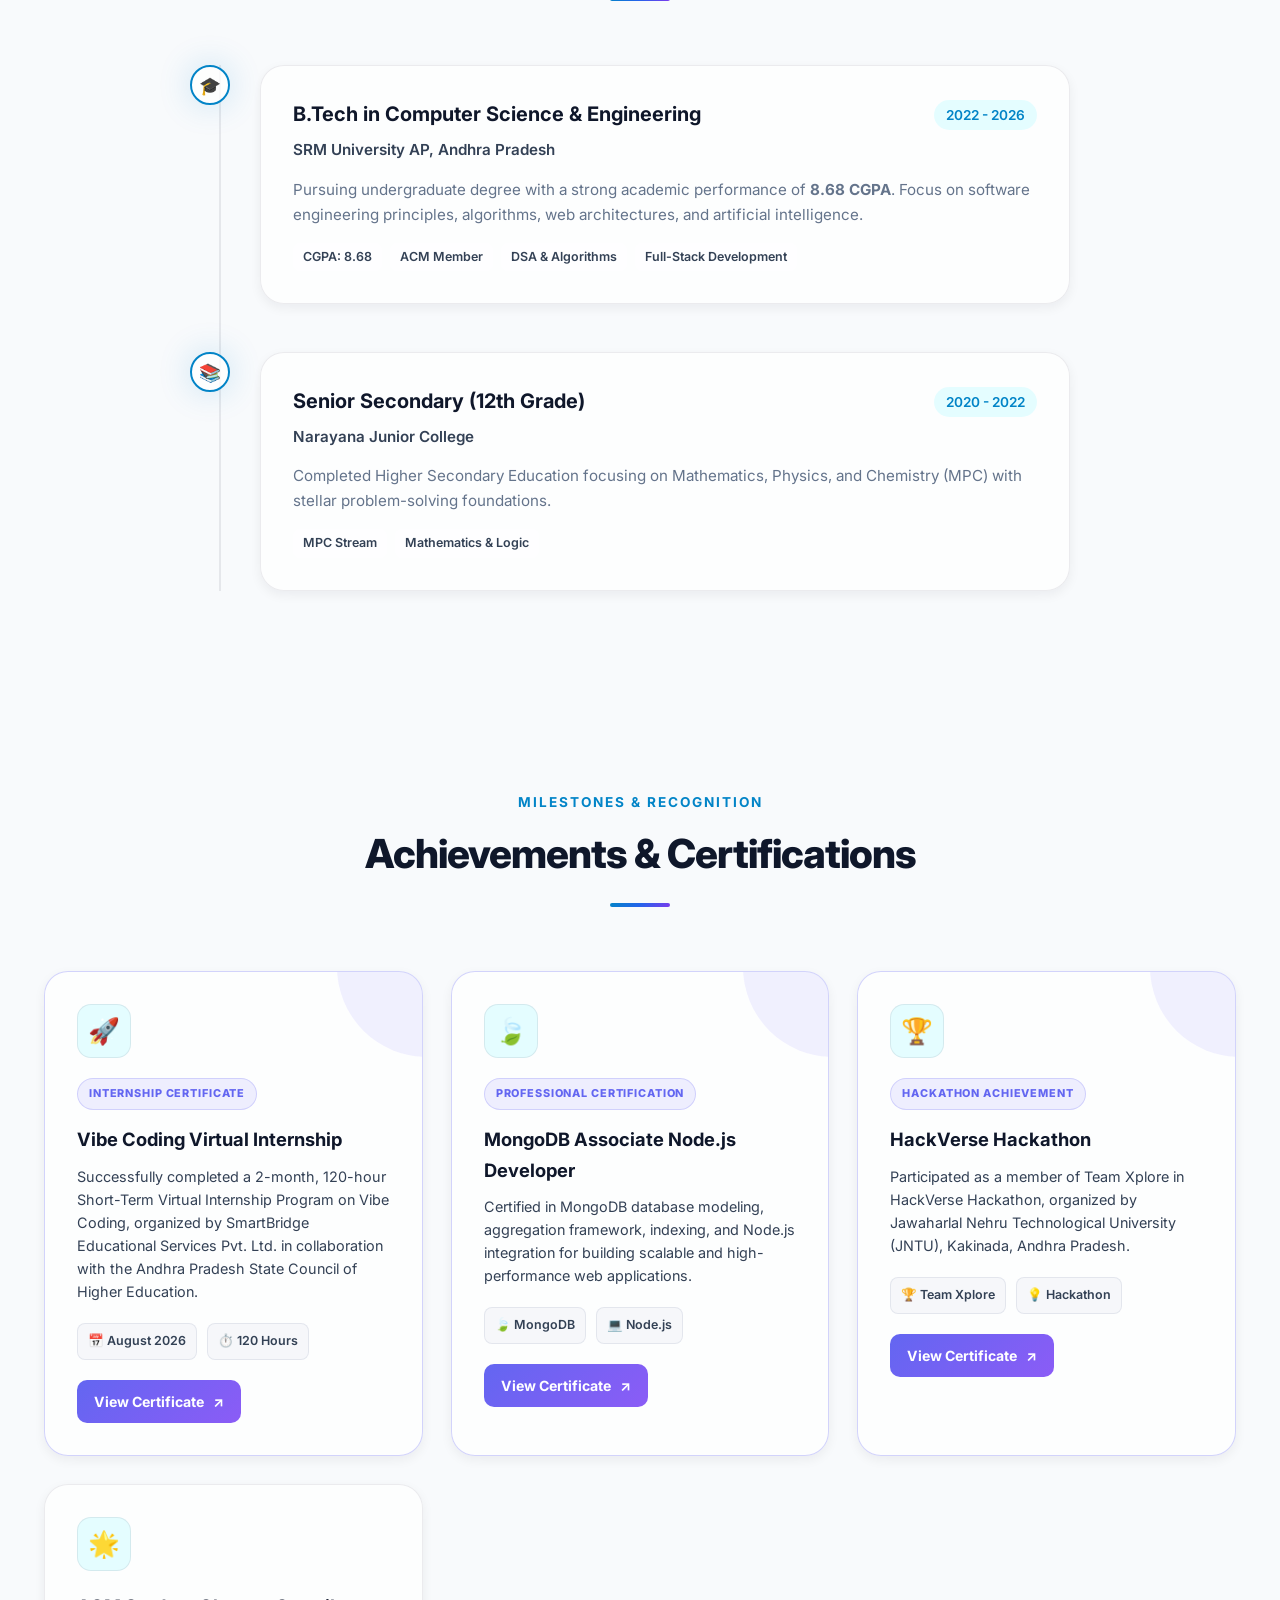
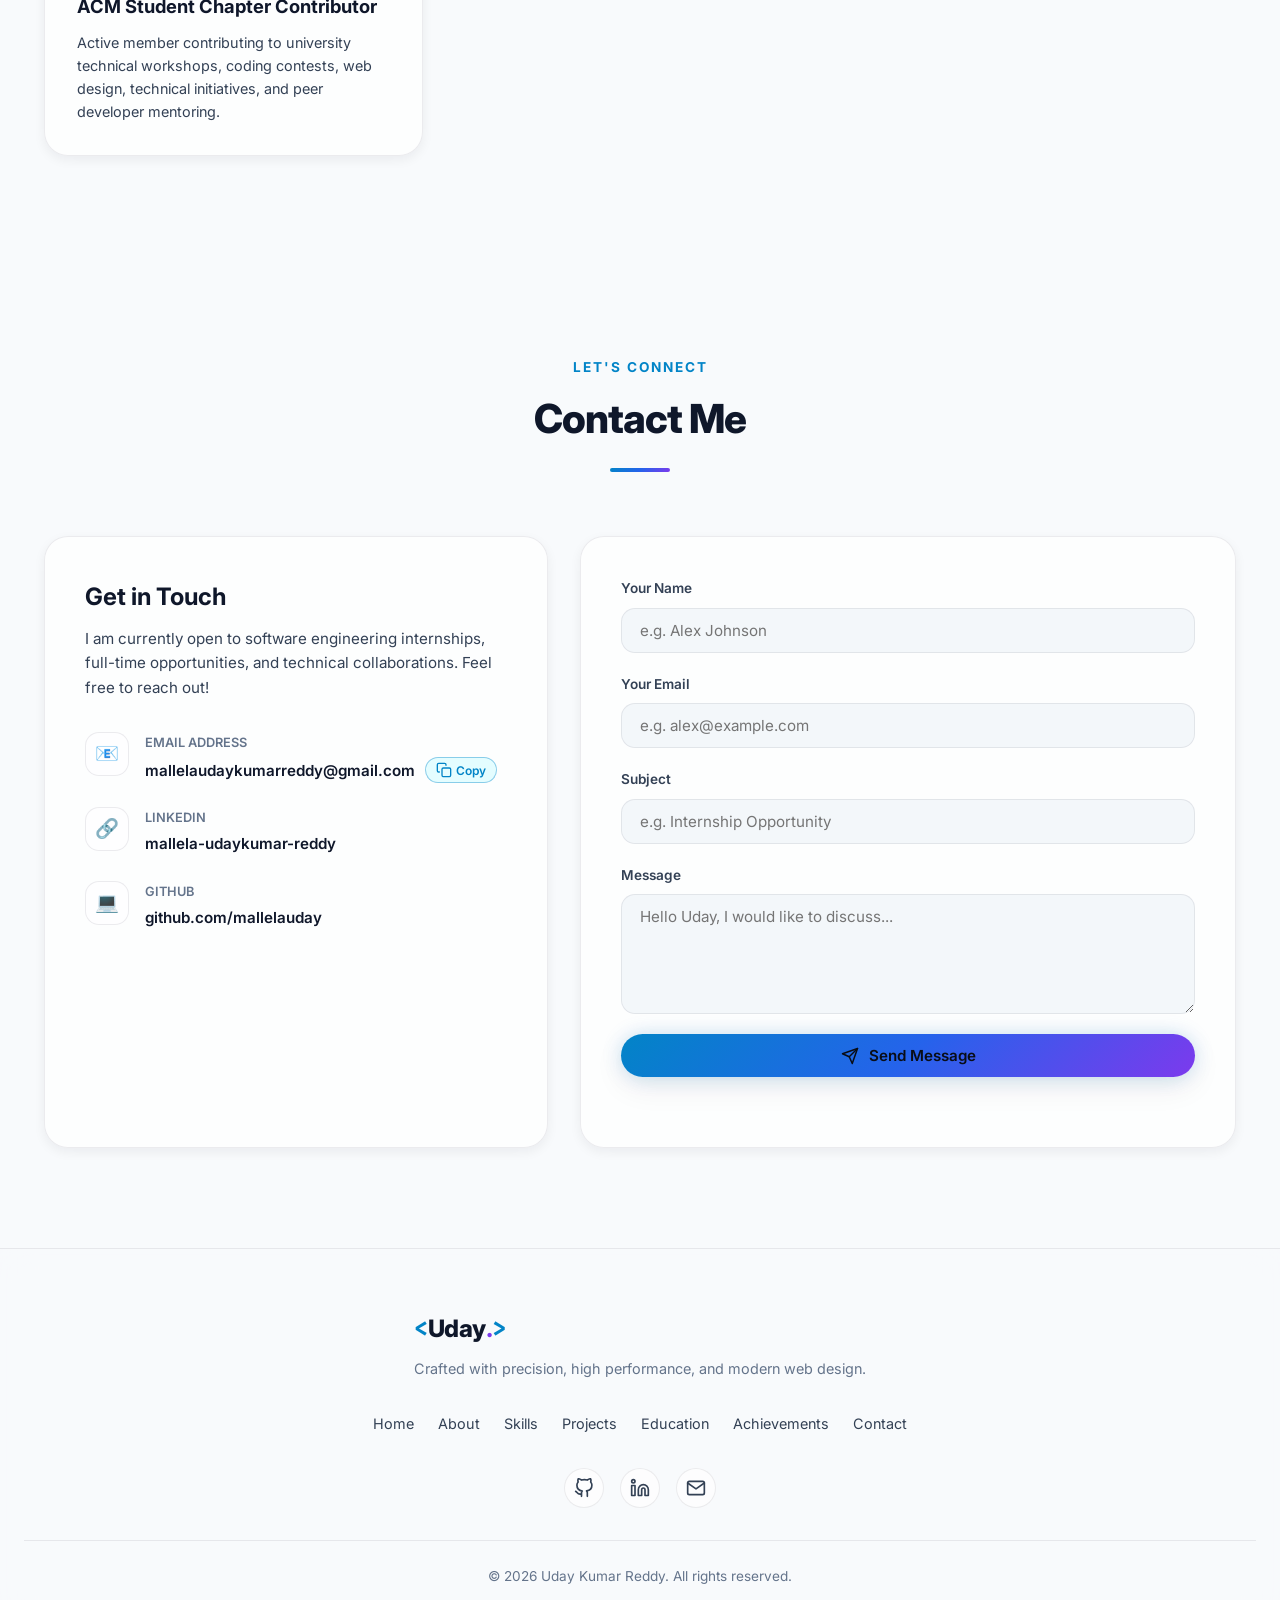
==== commit c008ca53: "Update portfolio project files" ====
--- a/index.html
+++ b/index.html
@@ -1,144 +1,1040 @@
-<!DOCTYPE html>
-<html lang="en">
-<head>
-    <meta charset="UTF-8">
-    <meta name="viewport" content="width=device-width, initial-scale=1.0">
-    <title>Uday Kumar Reddy | Portfolio</title>
-    <link rel="stylesheet" href="style.css">
-</head>
-<body>
-
-    <!-- NAVBAR -->
-    <nav>
-        <a href="#Home">Home</a>
-        <a href="#About">About</a>
-        <a href="#Projects">Projects</a>
-        <a href="#Skills">Skills</a>
-        <a href="#Contact">Contact</a>
-    </nav>
-
-    <!-- HOME -->
-    <section id="Home">
-        <div id="image">
-            <img src="profile picture.jpeg" alt="Uday Kumar Reddy">
-        </div>
-
-       <div id="innerhome">
-    <h2>Hello 👋</h2>
-    <p>
-        I’m <strong>Uday Kumar Reddy</strong>, a Computer Science undergraduate
-        passionate about <strong>AI</strong>, <strong>Machine Learning</strong>,
-        and <strong>Data Structures & Algorithms</strong>.
-    </p>
-    <p>
-        I focus on building strong fundamentals, solving problems, and creating
-        real-world beginner-friendly projects.
-    </p>
-
-    <div class="resume-btn">
-        <a href="resume.pdf" download="Uday Kumar Reddy Resume">
-            Download Resume
-        </a>
-    </div>
-</div>
-    </section>
-
-    <!-- ABOUT -->
-    <section id="About">
-        <div id="innerabout">
-            <h2>About Me</h2>
-            <p>
-                I am a motivated Computer Science student with a strong interest in
-                Artificial Intelligence, problem solving, and software development.
-            </p>
-            <ul>
-                <li>Practicing DSA regularly</li>
-                <li>Learning Python & Machine Learning</li>
-                <li>Building frontend projects</li>
-                <li>Active in technical communities</li>
-            </ul>
-        </div>
-    </section>
-
-    <!-- PROJECTS -->
-    <section id="Projects">
-        <h2>Projects</h2>
-        <div class="project-container">
-            <div id="frontend">
-                <h3>Frontend</h3>
-                <ul>
-                    <li>Portfolio Website (HTML & CSS)</li>
-                    <li>Mini Calculator (JS)</li>
-                    <li>Hospital Website(HTML & CSS)</li>
-                </ul>
-            </div>
-
-            <div id="python">
-                <h3>Python</h3>
-                <ul>
-                    <li>Student Validation System</li>
-                </ul>
-            </div>
-
-            <div id="ml">
-                <h3>Machine Learning</h3>
-                <ul>
-                    <li>Basic ML Mini Project</li>
-                </ul>
-            </div>
-        </div>
-    </section>
-
-    <!-- SKILLS -->
-    <section id="Skills">
-        <h2>Skills</h2>
-
-        <div class="skills-container">
-            <div id="Programming">
-                <h3>Programming</h3>
-                <ul>
-                    <li>C</li>
-                    <li>C++</li>
-                    <li>HTML & CSS</li>
-                    <li>JS</li>
-                    <li>Python</li>
-
-                </ul>
-            </div>
-
-            <div id="core">
-                <h3>Core Concepts</h3>
-                <ul>
-                    <li>Data Structures & Algorithms</li>
-                    <li>OOP</li>
-                    <li>Problem Solving</li>
-                    <li>ML Basics</li>
-                </ul>
-            </div>
-
-            <div id="current">
-                <h3>Currently Learning</h3>
-                <ul>
-                    <li>Advanced Python</li>
-                    <li>Machine Learning Algorithms</li>
-                    <li>Competitive Programming</li>
-                </ul>
-            </div>
-        </div>
-    </section>
-
-    <!-- CONTACT -->
-    <section id="Contact">
-        <h2>Contact</h2>
-        <p>Open to internships, collaborations, and learning opportunities.</p>
-
-        <footer>
-            📧 Email: mallelaudaykumarreddy@gmail.com <br>
-            🔗 LinkedIn: <a href="https://www.linkedin.com/in/mallela-udaykumar-reddy-91928133b/" target="_blank">https://www.linkedin.com/in/mallela-udaykumar-reddy-91928133b/</a><br>
-            💻 GitHub: <a href="https://github.com/mallelauday" target="_blank">https://github.com/mallelauday</a>
-        </footer>
-    </section>
-
-</body>
-</html>
-
+<!DOCTYPE html>
+<html lang="en" data-theme="dark">
+<head>
+  <meta charset="UTF-8" />
+  <meta name="viewport" content="width=device-width, initial-scale=1.0" />
+  
+  <!-- Primary Meta Tags -->
+  <title>Uday Kumar Reddy | Full Stack Developer & AI/ML Engineer</title>
+  <meta name="title" content="Uday Kumar Reddy | Full Stack Developer & AI/ML Engineer" />
+  <meta name="description" content="Portfolio of Uday Kumar Reddy, a Computer Science undergraduate at SRM University AP specializing in Full-Stack Web Development, AI/ML solutions, and Data Structures & Algorithms." />
+  <meta name="keywords" content="Uday Kumar Reddy, Full Stack Developer, Software Engineer Portfolio, AI ML Engineer, React, Node.js, SRM University AP, Groq AI, MERN Stack, Python, Web Development Internship" />
+  <meta name="author" content="Uday Kumar Reddy" />
+  <meta name="robots" content="index, follow" />
+  <meta name="theme-color" content="#0b0f19" />
+  <link rel="canonical" href="https://mallelauday.github.io/" />
+
+  <!-- Open Graph / Facebook -->
+  <meta property="og:type" content="website" />
+  <meta property="og:url" content="https://mallelauday.github.io/" />
+  <meta property="og:title" content="Uday Kumar Reddy | Full Stack Developer & AI/ML Engineer" />
+  <meta property="og:description" content="Explore projects, skills, education, and achievements of Uday Kumar Reddy, a Computer Science student passionate about full-stack apps and AI." />
+  <meta property="og:image" content="profile picture.jpeg" />
+
+  <!-- Twitter Cards -->
+  <meta property="twitter:card" content="summary_large_image" />
+  <meta property="twitter:url" content="https://mallelauday.github.io/" />
+  <meta property="twitter:title" content="Uday Kumar Reddy | Full Stack Developer & AI/ML Engineer" />
+  <meta property="twitter:description" content="Explore projects, skills, education, and achievements of Uday Kumar Reddy." />
+  <meta property="twitter:image" content="profile picture.jpeg" />
+
+  <!-- Web App Manifest & Favicon -->
+  <link rel="manifest" href="manifest.json" />
+  <link rel="icon" type="image/svg+xml" href="data:image/svg+xml,<svg xmlns='http://www.w3.org/2000/svg' viewBox='0 0 100 100'><text y='.9em' font-size='90'>⚡</text></svg>" />
+
+  <!-- Google Fonts Preconnect & Styling -->
+  <link rel="preconnect" href="https://fonts.googleapis.com" />
+  <link rel="preconnect" href="https://fonts.gstatic.com" crossorigin />
+  <link href="https://fonts.googleapis.com/css2?family=Inter:wght@300;400;500;600;700;800&family=Fira+Code:wght@400;500&display=swap" rel="stylesheet" />
+
+  <!-- Stylesheet -->
+  <link rel="stylesheet" href="style.css" />
+
+  <!-- JSON-LD Structured Data for SEO -->
+  <script type="application/ld+json">
+  {
+    "@context": "https://schema.org",
+    "@graph": [
+      {
+        "@type": "Person",
+        "@id": "https://mallelauday.github.io/#person",
+        "name": "Uday Kumar Reddy",
+        "jobTitle": "Full Stack Developer & AI/ML Engineer",
+        "alumniOf": {
+          "@type": "EducationalOrganization",
+          "name": "SRM University AP"
+        },
+        "url": "https://mallelauday.github.io/",
+        "sameAs": [
+          "https://github.com/mallelauday",
+          "https://www.linkedin.com/in/mallela-udaykumar-reddy-91928133b/"
+        ],
+        "email": "mailto:mallelaudaykumarreddy@gmail.com",
+        "knowsAbout": [
+          "Computer Science",
+          "Full Stack Web Development",
+          "Artificial Intelligence",
+          "Machine Learning",
+          "Data Structures & Algorithms",
+          "React",
+          "Node.js",
+          "MongoDB"
+        ]
+      },
+      {
+        "@type": "WebSite",
+        "@id": "https://mallelauday.github.io/#website",
+        "url": "https://mallelauday.github.io/",
+        "name": "Uday Kumar Reddy Portfolio",
+        "publisher": {
+          "@id": "https://mallelauday.github.io/#person"
+        }
+      },
+      {
+        "@type": "BreadcrumbList",
+        "@id": "https://mallelauday.github.io/#breadcrumb",
+        "itemListElement": [
+          {
+            "@type": "ListItem",
+            "position": 1,
+            "name": "Home",
+            "item": "https://mallelauday.github.io/#Home"
+          },
+          {
+            "@type": "ListItem",
+            "position": 2,
+            "name": "About",
+            "item": "https://mallelauday.github.io/#About"
+          },
+          {
+            "@type": "ListItem",
+            "position": 3,
+            "name": "Skills",
+            "item": "https://mallelauday.github.io/#Skills"
+          },
+          {
+            "@type": "ListItem",
+            "position": 4,
+            "name": "Projects",
+            "item": "https://mallelauday.github.io/#Projects"
+          },
+          {
+            "@type": "ListItem",
+            "position": 5,
+            "name": "Education",
+            "item": "https://mallelauday.github.io/#Education"
+          },
+          {
+            "@type": "ListItem",
+            "position": 6,
+            "name": "Achievements",
+            "item": "https://mallelauday.github.io/#Achievements"
+          },
+          {
+            "@type": "ListItem",
+            "position": 7,
+            "name": "Contact",
+            "item": "https://mallelauday.github.io/#Contact"
+          }
+        ]
+      }
+    ]
+  }
+  </script>
+</head>
+<body>
+  <!-- Scroll Progress Indicator -->
+  <div id="scroll-progress" aria-hidden="true"></div>
+
+  <!-- Ambient Animated Background Gradients -->
+  <div class="bg-gradient-orb orb-1" aria-hidden="true"></div>
+  <div class="bg-gradient-orb orb-2" aria-hidden="true"></div>
+  <div class="bg-gradient-orb orb-3" aria-hidden="true"></div>
+
+  <!-- NAVIGATION HEADER -->
+  <header class="header">
+    <nav class="nav-container" aria-label="Main Navigation">
+      <a href="#Home" class="logo" aria-label="Uday Kumar Reddy Home Page">
+        <span class="logo-accent">&lt;</span>Uday<span class="logo-dot">.</span><span class="logo-accent">&gt;</span>
+      </a>
+
+      <!-- Desktop Nav Links -->
+      <div class="nav-links" id="nav-links">
+        <a href="#Home" class="nav-link active">Home</a>
+        <a href="#About" class="nav-link">About</a>
+        <a href="#Skills" class="nav-link">Skills</a>
+        <a href="#Projects" class="nav-link">Projects</a>
+        <a href="#Education" class="nav-link">Education</a>
+        <a href="#Achievements" class="nav-link">Achievements</a>
+        <a href="#Contact" class="nav-link">Contact</a>
+      </div>
+
+      <div class="nav-actions">
+        <!-- Dark / Light Theme Toggle Button -->
+        <button id="theme-toggle" class="theme-toggle-btn" aria-label="Toggle dark and light theme" title="Toggle theme">
+          <svg class="sun-icon" xmlns="http://www.w3.org/2000/svg" width="20" height="20" viewBox="0 0 24 24" fill="none" stroke="currentColor" stroke-width="2" stroke-linecap="round" stroke-linejoin="round">
+            <circle cx="12" cy="12" r="5"></circle>
+            <line x1="12" y1="1" x2="12" y2="3"></line>
+            <line x1="12" y1="21" x2="12" y2="23"></line>
+            <line x1="4.22" y1="4.22" x2="5.64" y2="5.64"></line>
+            <line x1="18.36" y1="18.36" x2="19.78" y2="19.78"></line>
+            <line x1="1" y1="12" x2="3" y2="12"></line>
+            <line x1="21" y1="12" x2="23" y2="12"></line>
+            <line x1="4.22" y1="19.78" x2="5.64" y2="18.36"></line>
+            <line x1="18.36" y1="5.64" x2="19.78" y2="4.22"></line>
+          </svg>
+          <svg class="moon-icon" xmlns="http://www.w3.org/2000/svg" width="20" height="20" viewBox="0 0 24 24" fill="none" stroke="currentColor" stroke-width="2" stroke-linecap="round" stroke-linejoin="round">
+            <path d="M21 12.79A9 9 0 1 1 11.21 3 7 7 0 0 0 21 12.79z"></path>
+          </svg>
+        </button>
+
+        <!-- Mobile Menu Hamburger Button -->
+        <button class="menu-toggle" id="menu-toggle" aria-expanded="false" aria-controls="nav-links" aria-label="Toggle navigation menu">
+          <span class="hamburger-bar"></span>
+          <span class="hamburger-bar"></span>
+          <span class="hamburger-bar"></span>
+        </button>
+      </div>
+    </nav>
+  </header>
+
+  <!-- MAIN CONTENT CONTAINER -->
+  <main id="main-content">
+
+    <!-- HERO SECTION -->
+    <section id="Home" class="hero-section">
+      <div class="hero-container">
+        
+        <!-- Profile Avatar & Badge -->
+        <div class="hero-avatar-wrapper fade-in-up">
+          <div class="avatar-glow"></div>
+          <div class="avatar-frame">
+            <img src="profile picture.jpeg" alt="Uday Kumar Reddy profile picture" width="240" height="240" class="hero-img" loading="eager" />
+          </div>
+          <div class="status-badge" title="Open to software engineering opportunities">
+            <span class="pulse-dot"></span> Available for Internships & Full-Time
+          </div>
+        </div>
+
+        <!-- Hero Text Content -->
+        <div class="hero-content fade-in-up delay-1">
+          <div class="hero-greeting">Hello, I'm</div>
+          <h1 class="hero-name">Uday Kumar Reddy</h1>
+          <div class="hero-typing-container">
+            <span class="typing-prefix">I build </span>
+            <span id="typing-text" class="typing-text"></span>
+            <span class="typing-cursor" aria-hidden="true">|</span>
+          </div>
+
+          <p class="hero-bio">
+            A Computer Science undergraduate at <strong>SRM University AP</strong> specializing in 
+            <strong>Full-Stack Web Development</strong>, <strong>AI/ML Solutions</strong>, and scalable software engineering.
+          </p>
+
+          <!-- Action Buttons -->
+          <div class="hero-actions">
+            <a href="resume.pdf" download="Uday_Kumar_Reddy_Resume" class="btn btn-primary btn-ripple" id="resume-download-btn">
+              <svg xmlns="http://www.w3.org/2000/svg" width="18" height="18" viewBox="0 0 24 24" fill="none" stroke="currentColor" stroke-width="2" stroke-linecap="round" stroke-linejoin="round">
+                <path d="M21 15v4a2 2 0 0 1-2 2H5a2 2 0 0 1-2-2v-4"></path>
+                <polyline points="7 10 12 15 17 10"></polyline>
+                <line x1="12" y1="15" x2="12" y2="3"></line>
+              </svg>
+              <span>Download Resume</span>
+            </a>
+
+            <a href="#Contact" class="btn btn-secondary btn-ripple">
+              <svg xmlns="http://www.w3.org/2000/svg" width="18" height="18" viewBox="0 0 24 24" fill="none" stroke="currentColor" stroke-width="2" stroke-linecap="round" stroke-linejoin="round">
+                <line x1="22" y1="2" x2="11" y2="13"></line>
+                <polygon points="22 2 15 22 11 13 2 9 22 2"></polygon>
+              </svg>
+              <span>Get in Touch</span>
+            </a>
+          </div>
+
+          <!-- Social Links Bar -->
+          <div class="hero-socials">
+            <a href="https://github.com/mallelauday" target="_blank" rel="noopener noreferrer" class="social-icon-btn" aria-label="GitHub Profile">
+              <svg xmlns="http://www.w3.org/2000/svg" width="20" height="20" viewBox="0 0 24 24" fill="none" stroke="currentColor" stroke-width="2" stroke-linecap="round" stroke-linejoin="round">
+                <path d="M9 19c-5 1.5-5-2.5-7-3m14 6v-3.87a3.37 3.37 0 0 0-.94-2.61c3.14-.35 6.44-1.54 6.44-7A5.44 5.44 0 0 0 20 4.77 5.07 5.07 0 0 0 19.91 1S18.73.65 16 2.48a13.38 13.38 0 0 0-7 0C6.27.65 5.09 1 5.09 1A5.07 5.07 0 0 0 5 4.77a5.44 5.44 0 0 0-1.5 3.78c0 5.42 3.3 6.61 6.44 7A3.37 3.37 0 0 0 9 18.13V22"></path>
+              </svg>
+            </a>
+            <a href="https://www.linkedin.com/in/mallela-udaykumar-reddy-91928133b/" target="_blank" rel="noopener noreferrer" class="social-icon-btn" aria-label="LinkedIn Profile">
+              <svg xmlns="http://www.w3.org/2000/svg" width="20" height="20" viewBox="0 0 24 24" fill="none" stroke="currentColor" stroke-width="2" stroke-linecap="round" stroke-linejoin="round">
+                <path d="M16 8a6 6 0 0 1 6 6v7h-4v-7a2 2 0 0 0-2-2 2 2 0 0 0-2 2v7h-4v-7a6 6 0 0 1 6-6z"></path>
+                <rect x="2" y="9" width="4" height="12"></rect>
+                <circle cx="4" cy="4" r="2"></circle>
+              </svg>
+            </a>
+            <a href="mailto:mallelaudaykumarreddy@gmail.com" class="social-icon-btn" aria-label="Send Email">
+              <svg xmlns="http://www.w3.org/2000/svg" width="20" height="20" viewBox="0 0 24 24" fill="none" stroke="currentColor" stroke-width="2" stroke-linecap="round" stroke-linejoin="round">
+                <path d="M4 4h16c1.1 0 2 .9 2 2v12c0 1.1-.9 2-2 2H4c-1.1 0-2-.9-2-2V6c0-1.1.9-2 2-2z"></path>
+                <polyline points="22,6 12,13 2,6"></polyline>
+              </svg>
+            </a>
+          </div>
+
+        </div>
+      </div>
+
+      <!-- Statistics Counters Grid -->
+      <div class="stats-grid fade-in-up delay-2">
+        <div class="stat-card">
+          <div class="stat-icon">🎓</div>
+          <div class="stat-number-wrapper">
+            <span class="stat-number" data-target="8.68" data-decimals="2">0.00</span>
+          </div>
+          <div class="stat-label">CGPA at SRM AP</div>
+        </div>
+
+        <div class="stat-card">
+          <div class="stat-icon">🚀</div>
+          <div class="stat-number-wrapper">
+            <span class="stat-number" data-target="5" data-suffix="+">0</span>
+          </div>
+          <div class="stat-label">Projects Completed</div>
+        </div>
+
+        <div class="stat-card">
+          <div class="stat-icon">💻</div>
+          <div class="stat-number-wrapper">
+            <span class="stat-number" data-target="300" data-suffix="+">0</span>
+          </div>
+          <div class="stat-label">DSA Problems Solved</div>
+        </div>
+
+        <div class="stat-card">
+          <div class="stat-icon">🏆</div>
+          <div class="stat-number-wrapper">
+            <span class="stat-number" data-target="3" data-suffix="+">0</span>
+          </div>
+          <div class="stat-label">Certifications & Roles</div>
+        </div>
+      </div>
+    </section>
+
+    <!-- ABOUT SECTION -->
+    <section id="About" class="section reveal-on-scroll">
+      <div class="section-header">
+        <span class="section-subtitle">Get to know me</span>
+        <h2 class="section-title">About Me</h2>
+        <div class="section-divider"></div>
+      </div>
+
+      <div class="about-grid">
+        <div class="about-card main-about-card">
+          <div class="about-badge">Computer Science Student</div>
+          <h3 class="about-heading">Engineering clean, reliable, and intelligent web applications.</h3>
+          <p class="about-text">
+            I am a motivated B.Tech Computer Science student at <strong>SRM University AP</strong> with a deep passion for building high-performance web systems and integrating artificial intelligence into software solutions.
+          </p>
+          <p class="about-text">
+            My core focus revolves around <strong>Full Stack Web Architecture</strong>, clean RESTful APIs, modern databases (MongoDB & MySQL), and leveraging state-of-the-art AI platforms like <strong>Groq AI</strong>.
+          </p>
+
+          <div class="about-highlights-grid">
+            <div class="highlight-item">
+              <span class="highlight-icon">⚡</span>
+              <div>
+                <strong>Full Stack Development</strong>
+                <p>Proficient in React, Node.js, Express, Flask, and Tailwind CSS.</p>
+              </div>
+            </div>
+            <div class="highlight-item">
+              <span class="highlight-icon">🧠</span>
+              <div>
+                <strong>AI & Machine Learning</strong>
+                <p>Integrating LLMs, prompt engineering, and intelligent features.</p>
+              </div>
+            </div>
+            <div class="highlight-item">
+              <span class="highlight-icon">🧩</span>
+              <div>
+                <strong>Problem Solving</strong>
+                <p>Consistently practicing Data Structures & Algorithms in C++ and Python.</p>
+              </div>
+            </div>
+            <div class="highlight-item">
+              <span class="highlight-icon">🌐</span>
+              <div>
+                <strong>Community Leadership</strong>
+                <p>Active ACM Student Chapter member contributing to technical events.</p>
+              </div>
+            </div>
+          </div>
+        </div>
+
+        <!-- Quick Info Side Card -->
+        <div class="about-card info-about-card">
+          <h3 class="info-card-title">Quick Information</h3>
+          <ul class="info-list">
+            <li>
+              <span class="info-label">Degree:</span>
+              <span class="info-value">B.Tech in Computer Science</span>
+            </li>
+            <li>
+              <span class="info-label">University:</span>
+              <span class="info-value">SRM University AP</span>
+            </li>
+            <li>
+              <span class="info-label">CGPA:</span>
+              <span class="info-value highlight-text">8.68 / 10.0</span>
+            </li>
+            <li>
+              <span class="info-label">Current Status:</span>
+              <span class="info-value">Undergraduate Student</span>
+            </li>
+            <li>
+              <span class="info-label">Focus Areas:</span>
+              <span class="info-value">SaaS, AI Tools, Cloud Web Apps</span>
+            </li>
+            <li>
+              <span class="info-label">Location:</span>
+              <span class="info-value">Andhra Pradesh, India</span>
+            </li>
+          </ul>
+        </div>
+      </div>
+    </section>
+
+    <!-- SKILLS SECTION -->
+    <section id="Skills" class="section reveal-on-scroll">
+      <div class="section-header">
+        <span class="section-subtitle">My Technical Stack</span>
+        <h2 class="section-title">Skills & Expertise</h2>
+        <div class="section-divider"></div>
+      </div>
+
+      <div class="skills-category-grid">
+        <!-- 1. Programming Languages -->
+        <div class="skill-category-card">
+          <div class="category-header">
+            <span class="category-icon">💻</span>
+            <h3 class="category-title">Programming Languages</h3>
+          </div>
+          <div class="skill-badges">
+            <div class="skill-badge"><span class="badge-dot"></span>C</div>
+            <div class="skill-badge"><span class="badge-dot"></span>C++</div>
+            <div class="skill-badge"><span class="badge-dot"></span>Python</div>
+            <div class="skill-badge"><span class="badge-dot"></span>JavaScript</div>
+          </div>
+        </div>
+
+        <!-- 2. Frontend -->
+        <div class="skill-category-card">
+          <div class="category-header">
+            <span class="category-icon">🎨</span>
+            <h3 class="category-title">Frontend</h3>
+          </div>
+          <div class="skill-badges">
+            <div class="skill-badge"><span class="badge-dot"></span>HTML5</div>
+            <div class="skill-badge"><span class="badge-dot"></span>CSS3</div>
+            <div class="skill-badge"><span class="badge-dot"></span>React.js</div>
+            <div class="skill-badge"><span class="badge-dot"></span>Tailwind CSS</div>
+          </div>
+        </div>
+
+        <!-- 3. Backend -->
+        <div class="skill-category-card">
+          <div class="category-header">
+            <span class="category-icon">⚙️</span>
+            <h3 class="category-title">Backend</h3>
+          </div>
+          <div class="skill-badges">
+            <div class="skill-badge"><span class="badge-dot"></span>Node.js</div>
+            <div class="skill-badge"><span class="badge-dot"></span>Express.js</div>
+            <div class="skill-badge"><span class="badge-dot"></span>Flask</div>
+            <div class="skill-badge"><span class="badge-dot"></span>REST APIs</div>
+          </div>
+        </div>
+
+        <!-- 4. Databases -->
+        <div class="skill-category-card">
+          <div class="category-header">
+            <span class="category-icon">🗄️</span>
+            <h3 class="category-title">Databases</h3>
+          </div>
+          <div class="skill-badges">
+            <div class="skill-badge"><span class="badge-dot"></span>MongoDB</div>
+            <div class="skill-badge"><span class="badge-dot"></span>MySQL</div>
+          </div>
+        </div>
+
+        <!-- 5. AI / ML -->
+        <div class="skill-category-card">
+          <div class="category-header">
+            <span class="category-icon">🤖</span>
+            <h3 class="category-title">AI / ML</h3>
+          </div>
+          <div class="skill-badges">
+            <div class="skill-badge"><span class="badge-dot"></span>Python</div>
+            <div class="skill-badge"><span class="badge-dot"></span>Machine Learning</div>
+            <div class="skill-badge"><span class="badge-dot"></span>Groq AI</div>
+          </div>
+        </div>
+
+        <!-- 6. Cloud -->
+        <div class="skill-category-card">
+          <div class="category-header">
+            <span class="category-icon">☁️</span>
+            <h3 class="category-title">Cloud</h3>
+          </div>
+          <div class="skill-badges">
+            <div class="skill-badge"><span class="badge-dot"></span>Firebase</div>
+            <div class="skill-badge"><span class="badge-dot"></span>Vercel</div>
+          </div>
+        </div>
+
+        <!-- 7. Developer Tools -->
+        <div class="skill-category-card">
+          <div class="category-header">
+            <span class="category-icon">🛠️</span>
+            <h3 class="category-title">Developer Tools</h3>
+          </div>
+          <div class="skill-badges">
+            <div class="skill-badge"><span class="badge-dot"></span>VS Code</div>
+            <div class="skill-badge"><span class="badge-dot"></span>Postman</div>
+            <div class="skill-badge"><span class="badge-dot"></span>Vite</div>
+          </div>
+        </div>
+
+        <!-- 8. Version Control -->
+        <div class="skill-category-card">
+          <div class="category-header">
+            <span class="category-icon">🌿</span>
+            <h3 class="category-title">Version Control</h3>
+          </div>
+          <div class="skill-badges">
+            <div class="skill-badge"><span class="badge-dot"></span>Git</div>
+            <div class="skill-badge"><span class="badge-dot"></span>GitHub</div>
+          </div>
+        </div>
+      </div>
+    </section>
+
+    <!-- FEATURED PROJECTS SECTION -->
+    <section id="Projects" class="section reveal-on-scroll">
+      <div class="section-header">
+        <span class="section-subtitle">Selected Work</span>
+        <h2 class="section-title">Featured Projects</h2>
+        <div class="section-divider"></div>
+      </div>
+
+      <!-- Project Filter Tabs -->
+      <div class="project-filters" role="tablist" aria-label="Project Categories">
+        <button class="filter-btn active" data-filter="all" role="tab" aria-selected="true">All Projects</button>
+        <button class="filter-btn" data-filter="ai" role="tab" aria-selected="false">AI / ML</button>
+        <button class="filter-btn" data-filter="fullstack" role="tab" aria-selected="false">Full Stack</button>
+        <button class="filter-btn" data-filter="webapp" role="tab" aria-selected="false">Web Apps</button>
+      </div>
+
+      <!-- Projects Grid -->
+      <div class="projects-grid">
+
+        <!-- 1. StudyAI Platform -->
+        <article class="project-card" data-category="ai fullstack">
+          <div class="project-banner">
+            <span class="badge-featured">⭐ Featured</span>
+            <div class="project-img-wrapper">
+              <img src="project-studyai.png" alt="StudyAI Platform dashboard preview" width="600" height="340" class="project-img" loading="lazy" />
+            </div>
+          </div>
+          <div class="project-body">
+            <h3 class="project-title">StudyAI Platform</h3>
+            <p class="project-desc">
+              AI-powered learning platform that generates quizzes, flashcards, summaries, and explanations using <strong>Groq AI</strong> with secure authentication and Firebase integration.
+            </p>
+            <div class="project-tech-stack">
+              <span class="tech-tag">React</span>
+              <span class="tech-tag">Flask</span>
+              <span class="tech-tag">Firebase</span>
+              <span class="tech-tag">Groq AI</span>
+              <span class="tech-tag">Tailwind CSS</span>
+            </div>
+            <div class="project-links">
+              <a href="https://github.com/mallelauday/StudyAI-platform" target="_blank" rel="noopener noreferrer" class="btn btn-sm btn-outline">
+                <svg xmlns="http://www.w3.org/2000/svg" width="16" height="16" viewBox="0 0 24 24" fill="none" stroke="currentColor" stroke-width="2" stroke-linecap="round" stroke-linejoin="round">
+                  <path d="M9 19c-5 1.5-5-2.5-7-3m14 6v-3.87a3.37 3.37 0 0 0-.94-2.61c3.14-.35 6.44-1.54 6.44-7A5.44 5.44 0 0 0 20 4.77 5.07 5.07 0 0 0 19.91 1S18.73.65 16 2.48a13.38 13.38 0 0 0-7 0C6.27.65 5.09 1 5.09 1A5.07 5.07 0 0 0 5 4.77a5.44 5.44 0 0 0-1.5 3.78c0 5.42 3.3 6.61 6.44 7A3.37 3.37 0 0 0 9 18.13V22"></path>
+                </svg>
+                <span>GitHub</span>
+              </a>
+              <a href="https://study-ai-platform-sand.vercel.app/" target="_blank" rel="noopener noreferrer" class="btn btn-sm btn-primary">
+                <svg xmlns="http://www.w3.org/2000/svg" width="16" height="16" viewBox="0 0 24 24" fill="none" stroke="currentColor" stroke-width="2" stroke-linecap="round" stroke-linejoin="round">
+                  <path d="M18 13v6a2 2 0 0 1-2 2H5a2 2 0 0 1-2-2V8a2 2 0 0 1 2-2h6"></path>
+                  <polyline points="15 3 21 3 21 9"></polyline>
+                  <line x1="10" y1="14" x2="21" y2="3"></line>
+                </svg>
+                <span>Live Demo</span>
+              </a>
+            </div>
+          </div>
+        </article>
+
+        <!-- 2. LeadDesk Mini -->
+        <article class="project-card" data-category="fullstack webapp">
+          <div class="project-banner">
+            <div class="project-img-wrapper">
+              <img src="project-leaddesk.png" alt="LeadDesk Mini SaaS dashboard preview" width="600" height="340" class="project-img" loading="lazy" />
+            </div>
+          </div>
+          <div class="project-body">
+            <h3 class="project-title">LeadDesk Mini</h3>
+            <p class="project-desc">
+              Full-stack lead management SaaS featuring secure authentication, admin dashboard, lead management, search, filtering, and MongoDB database operations.
+            </p>
+            <div class="project-tech-stack">
+              <span class="tech-tag">Node.js</span>
+              <span class="tech-tag">Express.js</span>
+              <span class="tech-tag">MongoDB</span>
+              <span class="tech-tag">React</span>
+              <span class="tech-tag">REST API</span>
+            </div>
+            <div class="project-links">
+              <a href="https://github.com/mallelauday" target="_blank" rel="noopener noreferrer" class="btn btn-sm btn-outline">
+                <svg xmlns="http://www.w3.org/2000/svg" width="16" height="16" viewBox="0 0 24 24" fill="none" stroke="currentColor" stroke-width="2" stroke-linecap="round" stroke-linejoin="round">
+                  <path d="M9 19c-5 1.5-5-2.5-7-3m14 6v-3.87a3.37 3.37 0 0 0-.94-2.61c3.14-.35 6.44-1.54 6.44-7A5.44 5.44 0 0 0 20 4.77 5.07 5.07 0 0 0 19.91 1S18.73.65 16 2.48a13.38 13.38 0 0 0-7 0C6.27.65 5.09 1 5.09 1A5.07 5.07 0 0 0 5 4.77a5.44 5.44 0 0 0-1.5 3.78c0 5.42 3.3 6.61 6.44 7A3.37 3.37 0 0 0 9 18.13V22"></path>
+                </svg>
+                <span>GitHub</span>
+              </a>
+              <a href="https://github.com/mallelauday" target="_blank" rel="noopener noreferrer" class="btn btn-sm btn-primary">
+                <svg xmlns="http://www.w3.org/2000/svg" width="16" height="16" viewBox="0 0 24 24" fill="none" stroke="currentColor" stroke-width="2" stroke-linecap="round" stroke-linejoin="round">
+                  <path d="M18 13v6a2 2 0 0 1-2 2H5a2 2 0 0 1-2-2V8a2 2 0 0 1 2-2h6"></path>
+                  <polyline points="15 3 21 3 21 9"></polyline>
+                  <line x1="10" y1="14" x2="21" y2="3"></line>
+                </svg>
+                <span>Live Demo</span>
+              </a>
+            </div>
+          </div>
+        </article>
+
+        <!-- 3. Rhythmic Tunes -->
+        <article class="project-card" data-category="fullstack webapp">
+          <div class="project-banner">
+            <div class="project-img-wrapper">
+              <img src="project-rhythmic.png" alt="Rhythmic Tunes music streaming preview" width="600" height="340" class="project-img" loading="lazy" />
+            </div>
+          </div>
+          <div class="project-body">
+            <h3 class="project-title">Rhythmic Tunes</h3>
+            <p class="project-desc">
+              Modern music streaming platform with YouTube API integration, playlists, JWT authentication, search, and listening history tracking.
+            </p>
+            <div class="project-tech-stack">
+              <span class="tech-tag">MERN Stack</span>
+              <span class="tech-tag">JWT Auth</span>
+              <span class="tech-tag">Node.js</span>
+              <span class="tech-tag">Express</span>
+              <span class="tech-tag">MongoDB</span>
+            </div>
+            <div class="project-links">
+              <a href="https://github.com/mallelauday" target="_blank" rel="noopener noreferrer" class="btn btn-sm btn-outline">
+                <svg xmlns="http://www.w3.org/2000/svg" width="16" height="16" viewBox="0 0 24 24" fill="none" stroke="currentColor" stroke-width="2" stroke-linecap="round" stroke-linejoin="round">
+                  <path d="M9 19c-5 1.5-5-2.5-7-3m14 6v-3.87a3.37 3.37 0 0 0-.94-2.61c3.14-.35 6.44-1.54 6.44-7A5.44 5.44 0 0 0 20 4.77 5.07 5.07 0 0 0 19.91 1S18.73.65 16 2.48a13.38 13.38 0 0 0-7 0C6.27.65 5.09 1 5.09 1A5.07 5.07 0 0 0 5 4.77a5.44 5.44 0 0 0-1.5 3.78c0 5.42 3.3 6.61 6.44 7A3.37 3.37 0 0 0 9 18.13V22"></path>
+                </svg>
+                <span>GitHub</span>
+              </a>
+              <a href="https://github.com/mallelauday" target="_blank" rel="noopener noreferrer" class="btn btn-sm btn-primary">
+                <svg xmlns="http://www.w3.org/2000/svg" width="16" height="16" viewBox="0 0 24 24" fill="none" stroke="currentColor" stroke-width="2" stroke-linecap="round" stroke-linejoin="round">
+                  <path d="M18 13v6a2 2 0 0 1-2 2H5a2 2 0 0 1-2-2V8a2 2 0 0 1 2-2h6"></path>
+                  <polyline points="15 3 21 3 21 9"></polyline>
+                  <line x1="10" y1="14" x2="21" y2="3"></line>
+                </svg>
+                <span>Live Demo</span>
+              </a>
+            </div>
+          </div>
+        </article>
+
+        <!-- 4. Portfolio Website -->
+        <article class="project-card" data-category="webapp">
+          <div class="project-banner">
+            <div class="project-img-wrapper">
+              <img src="project-portfolio.png" alt="Portfolio Website preview" width="600" height="340" class="project-img" loading="lazy" />
+            </div>
+          </div>
+          <div class="project-body">
+            <h3 class="project-title">Portfolio Website</h3>
+            <p class="project-desc">
+              Personal developer portfolio showcasing projects, technical skills, education, achievements, and contact information with glassmorphism UI.
+            </p>
+            <div class="project-tech-stack">
+              <span class="tech-tag">HTML5</span>
+              <span class="tech-tag">Vanilla CSS</span>
+              <span class="tech-tag">JavaScript</span>
+              <span class="tech-tag">SEO</span>
+              <span class="tech-tag">Accessibility</span>
+            </div>
+            <div class="project-links">
+              <a href="https://github.com/mallelauday" target="_blank" rel="noopener noreferrer" class="btn btn-sm btn-outline">
+                <svg xmlns="http://www.w3.org/2000/svg" width="16" height="16" viewBox="0 0 24 24" fill="none" stroke="currentColor" stroke-width="2" stroke-linecap="round" stroke-linejoin="round">
+                  <path d="M9 19c-5 1.5-5-2.5-7-3m14 6v-3.87a3.37 3.37 0 0 0-.94-2.61c3.14-.35 6.44-1.54 6.44-7A5.44 5.44 0 0 0 20 4.77 5.07 5.07 0 0 0 19.91 1S18.73.65 16 2.48a13.38 13.38 0 0 0-7 0C6.27.65 5.09 1 5.09 1A5.07 5.07 0 0 0 5 4.77a5.44 5.44 0 0 0-1.5 3.78c0 5.42 3.3 6.61 6.44 7A3.37 3.37 0 0 0 9 18.13V22"></path>
+                </svg>
+                <span>GitHub</span>
+              </a>
+              <a href="#Home" class="btn btn-sm btn-primary">
+                <svg xmlns="http://www.w3.org/2000/svg" width="16" height="16" viewBox="0 0 24 24" fill="none" stroke="currentColor" stroke-width="2" stroke-linecap="round" stroke-linejoin="round">
+                  <path d="M18 13v6a2 2 0 0 1-2 2H5a2 2 0 0 1-2-2V8a2 2 0 0 1 2-2h6"></path>
+                  <polyline points="15 3 21 3 21 9"></polyline>
+                  <line x1="10" y1="14" x2="21" y2="3"></line>
+                </svg>
+                <span>Live Demo</span>
+              </a>
+            </div>
+          </div>
+        </article>
+
+      </div>
+    </section>
+
+    <!-- EDUCATION SECTION -->
+    <section id="Education" class="section reveal-on-scroll">
+      <div class="section-header">
+        <span class="section-subtitle">Academic Journey</span>
+        <h2 class="section-title">Education</h2>
+        <div class="section-divider"></div>
+      </div>
+
+      <div class="timeline">
+        <!-- 1. SRM University AP -->
+        <div class="timeline-item">
+          <div class="timeline-dot">🎓</div>
+          <div class="timeline-content">
+            <div class="timeline-header">
+              <h3 class="timeline-title">B.Tech in Computer Science & Engineering</h3>
+              <span class="timeline-date">2022 - 2026</span>
+            </div>
+            <div class="timeline-institution">SRM University AP, Andhra Pradesh</div>
+            <p class="timeline-text">
+              Pursuing undergraduate degree with a strong academic performance of <strong>8.68 CGPA</strong>. Focus on software engineering principles, algorithms, web architectures, and artificial intelligence.
+            </p>
+            <div class="timeline-tags">
+              <span class="timeline-tag">CGPA: 8.68</span>
+              <span class="timeline-tag">ACM Member</span>
+              <span class="timeline-tag">DSA & Algorithms</span>
+              <span class="timeline-tag">Full-Stack Development</span>
+            </div>
+          </div>
+        </div>
+
+        <!-- 2. Intermediate Education -->
+        <div class="timeline-item">
+          <div class="timeline-dot">📚</div>
+          <div class="timeline-content">
+            <div class="timeline-header">
+              <h3 class="timeline-title">Senior Secondary (12th Grade)</h3>
+              <span class="timeline-date">2020 - 2022</span>
+            </div>
+            <div class="timeline-institution">Narayana Junior College</div>
+            <p class="timeline-text">
+              Completed Higher Secondary Education focusing on Mathematics, Physics, and Chemistry (MPC) with stellar problem-solving foundations.
+            </p>
+            <div class="timeline-tags">
+              <span class="timeline-tag">MPC Stream</span>
+              <span class="timeline-tag">Mathematics & Logic</span>
+            </div>
+          </div>
+        </div>
+      </div>
+    </section>
+<!-- ACHIEVEMENTS SECTION -->
+<section id="Achievements" class="section reveal-on-scroll">
+
+  <div class="section-header">
+    <span class="section-subtitle">Milestones & Recognition</span>
+    <h2 class="section-title">Achievements & Certifications</h2>
+    <div class="section-divider"></div>
+  </div>
+
+  <div class="achievements-grid">
+
+    <!-- VIBE CODING VIRTUAL INTERNSHIP -->
+    <div class="achievement-card certificate-card">
+
+      <div class="achievement-icon-wrapper">
+        <span class="achievement-icon">🚀</span>
+      </div>
+
+      <span class="certificate-label">
+        INTERNSHIP CERTIFICATE
+      </span>
+
+      <h3 class="achievement-title">
+        Vibe Coding Virtual Internship
+      </h3>
+
+      <p class="achievement-desc">
+        Successfully completed a 2-month, 120-hour Short-Term Virtual
+        Internship Program on Vibe Coding, organized by SmartBridge
+        Educational Services Pvt. Ltd. in collaboration with the
+        Andhra Pradesh State Council of Higher Education.
+      </p>
+
+      <div class="certificate-meta">
+        <span>📅 August 2026</span>
+        <span>⏱️ 120 Hours</span>
+      </div>
+
+      <a
+        href="https://drive.google.com/file/d/1qETt6XboY6H_qFWLukO8J-NJ4VO6J2dK/view?usp=sharing"
+        target="_blank"
+        rel="noopener noreferrer"
+        class="certificate-link"
+        aria-label="View Vibe Coding Virtual Internship certificate"
+      >
+        View Certificate
+        <span aria-hidden="true">↗</span>
+      </a>
+
+    </div>
+
+
+    <!-- MONGODB CERTIFICATION -->
+    <div class="achievement-card certificate-card">
+
+      <div class="achievement-icon-wrapper">
+        <span class="achievement-icon">🍃</span>
+      </div>
+
+      <span class="certificate-label">
+        PROFESSIONAL CERTIFICATION
+      </span>
+
+      <h3 class="achievement-title">
+        MongoDB Associate Node.js Developer
+      </h3>
+
+      <p class="achievement-desc">
+        Certified in MongoDB database modeling, aggregation framework,
+        indexing, and Node.js integration for building scalable
+        and high-performance web applications.
+      </p>
+
+      <div class="certificate-meta">
+        <span>🍃 MongoDB</span>
+        <span>💻 Node.js</span>
+      </div>
+
+      <a
+        href="https://drive.google.com/file/d/17eVP-YFdnfgNyns6fy2dEORZTVLdpxxt/view?usp=sharing"
+        target="_blank"
+        rel="noopener noreferrer"
+        class="certificate-link"
+        aria-label="View MongoDB Associate Node.js Developer certificate"
+      >
+        View Certificate
+        <span aria-hidden="true">↗</span>
+      </a>
+
+    </div>
+
+
+    <!-- HACKVERSE HACKATHON -->
+    <div class="achievement-card certificate-card">
+
+      <div class="achievement-icon-wrapper">
+        <span class="achievement-icon">🏆</span>
+      </div>
+
+      <span class="certificate-label">
+        HACKATHON ACHIEVEMENT
+      </span>
+
+      <h3 class="achievement-title">
+        HackVerse Hackathon
+      </h3>
+
+      <p class="achievement-desc">
+        Participated as a member of Team Xplore in HackVerse Hackathon,
+        organized by Jawaharlal Nehru Technological University (JNTU),
+        Kakinada, Andhra Pradesh.
+      </p>
+
+      <div class="certificate-meta">
+        <span>🏆 Team Xplore</span>
+        <span>💡 Hackathon</span>
+      </div>
+
+      <a
+        href="https://drive.google.com/file/d/1SSjTPchCz-xrIAheNSR4To4hBqnY1ZLT/view?usp=sharing"
+        target="_blank"
+        rel="noopener noreferrer"
+        class="certificate-link"
+        aria-label="View HackVerse Hackathon certificate"
+      >
+        View Certificate
+        <span aria-hidden="true">↗</span>
+      </a>
+
+    </div>
+
+
+    <!-- ACM STUDENT CHAPTER -->
+    <div class="achievement-card">
+
+      <div class="achievement-icon-wrapper">
+        <span class="achievement-icon">🌟</span>
+      </div>
+
+      <h3 class="achievement-title">
+        ACM Student Chapter Contributor
+      </h3>
+
+      <p class="achievement-desc">
+        Active member contributing to university technical workshops,
+        coding contests, web design, technical initiatives, and
+        peer developer mentoring.
+      </p>
+
+    </div>
+
+  </div>
+
+</section>
+
+    <!-- CONTACT SECTION -->
+    <section id="Contact" class="section reveal-on-scroll">
+      <div class="section-header">
+        <span class="section-subtitle">Let's Connect</span>
+        <h2 class="section-title">Contact Me</h2>
+        <div class="section-divider"></div>
+      </div>
+
+      <div class="contact-grid">
+        <!-- Contact Info Card -->
+        <div class="contact-card info-contact-card">
+          <h3 class="contact-card-title">Get in Touch</h3>
+          <p class="contact-card-subtitle">
+            I am currently open to software engineering internships, full-time opportunities, and technical collaborations. Feel free to reach out!
+          </p>
+
+          <div class="contact-details">
+            <div class="contact-detail-item">
+              <div class="contact-detail-icon">📧</div>
+              <div>
+                <span class="contact-detail-label">Email Address</span>
+                <div class="email-copy-wrapper">
+                  <a href="mailto:mallelaudaykumarreddy@gmail.com" class="contact-detail-value">mallelaudaykumarreddy@gmail.com</a>
+                  <button id="copy-email-btn" class="btn btn-sm btn-icon-copy" title="Copy email address" aria-label="Copy email address">
+                    <svg xmlns="http://www.w3.org/2000/svg" width="16" height="16" viewBox="0 0 24 24" fill="none" stroke="currentColor" stroke-width="2" stroke-linecap="round" stroke-linejoin="round">
+                      <rect x="9" y="9" width="13" height="13" rx="2" ry="2"></rect>
+                      <path d="M5 15H4a2 2 0 0 1-2-2V4a2 2 0 0 1 2-2h9a2 2 0 0 1 2 2v1"></path>
+                    </svg>
+                    <span>Copy</span>
+                  </button>
+                </div>
+              </div>
+            </div>
+
+            <div class="contact-detail-item">
+              <div class="contact-detail-icon">🔗</div>
+              <div>
+                <span class="contact-detail-label">LinkedIn</span>
+                <a href="https://www.linkedin.com/in/mallela-udaykumar-reddy-91928133b/" target="_blank" rel="noopener noreferrer" class="contact-detail-value">
+                  mallela-udaykumar-reddy
+                </a>
+              </div>
+            </div>
+
+            <div class="contact-detail-item">
+              <div class="contact-detail-icon">💻</div>
+              <div>
+                <span class="contact-detail-label">GitHub</span>
+                <a href="https://github.com/mallelauday" target="_blank" rel="noopener noreferrer" class="contact-detail-value">
+                  github.com/mallelauday
+                </a>
+              </div>
+            </div>
+          </div>
+        </div>
+
+        <!-- Interactive Contact Form -->
+        <div class="contact-card form-contact-card">
+          <form id="contact-form" class="contact-form" novalidate>
+            <div class="form-group">
+              <label for="name" class="form-label">Your Name</label>
+              <input type="text" id="name" name="name" class="form-input" placeholder="e.g. Alex Johnson" required />
+            </div>
+
+            <div class="form-group">
+              <label for="email" class="form-label">Your Email</label>
+              <input type="email" id="email" name="email" class="form-input" placeholder="e.g. alex@example.com" required />
+            </div>
+
+            <div class="form-group">
+              <label for="subject" class="form-label">Subject</label>
+              <input type="text" id="subject" name="subject" class="form-input" placeholder="e.g. Internship Opportunity" required />
+            </div>
+
+            <div class="form-group">
+              <label for="message" class="form-label">Message</label>
+              <textarea id="message" name="message" rows="4" class="form-input form-textarea" placeholder="Hello Uday, I would like to discuss..." required></textarea>
+            </div>
+
+            <button type="submit" class="btn btn-primary btn-ripple w-100">
+              <svg xmlns="http://www.w3.org/2000/svg" width="18" height="18" viewBox="0 0 24 24" fill="none" stroke="currentColor" stroke-width="2" stroke-linecap="round" stroke-linejoin="round">
+                <line x1="22" y1="2" x2="11" y2="13"></line>
+                <polygon points="22 2 15 22 11 13 2 9 22 2"></polygon>
+              </svg>
+              <span>Send Message</span>
+            </button>
+            <div id="form-status" class="form-status" aria-live="polite"></div>
+          </form>
+        </div>
+      </div>
+    </section>
+
+  </main>
+
+  <!-- FOOTER -->
+  <footer class="footer">
+    <div class="footer-container">
+      <div class="footer-brand">
+        <a href="#Home" class="logo">
+          <span class="logo-accent">&lt;</span>Uday<span class="logo-dot">.</span><span class="logo-accent">&gt;</span>
+        </a>
+        <p class="footer-tagline">Crafted with precision, high performance, and modern web design.</p>
+      </div>
+
+      <!-- Quick Nav Links -->
+      <div class="footer-nav">
+        <a href="#Home">Home</a>
+        <a href="#About">About</a>
+        <a href="#Skills">Skills</a>
+        <a href="#Projects">Projects</a>
+        <a href="#Education">Education</a>
+        <a href="#Achievements">Achievements</a>
+        <a href="#Contact">Contact</a>
+      </div>
+
+      <!-- Socials -->
+      <div class="footer-socials">
+        <a href="https://github.com/mallelauday" target="_blank" rel="noopener noreferrer" aria-label="GitHub Profile">
+          <svg xmlns="http://www.w3.org/2000/svg" width="20" height="20" viewBox="0 0 24 24" fill="none" stroke="currentColor" stroke-width="2" stroke-linecap="round" stroke-linejoin="round">
+            <path d="M9 19c-5 1.5-5-2.5-7-3m14 6v-3.87a3.37 3.37 0 0 0-.94-2.61c3.14-.35 6.44-1.54 6.44-7A5.44 5.44 0 0 0 20 4.77 5.07 5.07 0 0 0 19.91 1S18.73.65 16 2.48a13.38 13.38 0 0 0-7 0C6.27.65 5.09 1 5.09 1A5.07 5.07 0 0 0 5 4.77a5.44 5.44 0 0 0-1.5 3.78c0 5.42 3.3 6.61 6.44 7A3.37 3.37 0 0 0 9 18.13V22"></path>
+          </svg>
+        </a>
+        <a href="https://www.linkedin.com/in/mallela-udaykumar-reddy-91928133b/" target="_blank" rel="noopener noreferrer" aria-label="LinkedIn Profile">
+          <svg xmlns="http://www.w3.org/2000/svg" width="20" height="20" viewBox="0 0 24 24" fill="none" stroke="currentColor" stroke-width="2" stroke-linecap="round" stroke-linejoin="round">
+            <path d="M16 8a6 6 0 0 1 6 6v7h-4v-7a2 2 0 0 0-2-2 2 2 0 0 0-2 2v7h-4v-7a6 6 0 0 1 6-6z"></path>
+            <rect x="2" y="9" width="4" height="12"></rect>
+            <circle cx="4" cy="4" r="2"></circle>
+          </svg>
+        </a>
+        <a href="mailto:mallelaudaykumarreddy@gmail.com" aria-label="Send Email">
+          <svg xmlns="http://www.w3.org/2000/svg" width="20" height="20" viewBox="0 0 24 24" fill="none" stroke="currentColor" stroke-width="2" stroke-linecap="round" stroke-linejoin="round">
+            <path d="M4 4h16c1.1 0 2 .9 2 2v12c0 1.1-.9 2-2 2H4c-1.1 0-2-.9-2-2V6c0-1.1.9-2 2-2z"></path>
+            <polyline points="22,6 12,13 2,6"></polyline>
+          </svg>
+        </a>
+      </div>
+
+      <div class="footer-bottom">
+        <p>© 2026 Uday Kumar Reddy. All rights reserved.</p>
+      </div>
+    </div>
+  </footer>
+
+  <!-- Back to Top Button -->
+  <button id="back-to-top" class="back-to-top-btn" aria-label="Back to top of page" title="Back to Top">
+    <svg xmlns="http://www.w3.org/2000/svg" width="20" height="20" viewBox="0 0 24 24" fill="none" stroke="currentColor" stroke-width="2.5" stroke-linecap="round" stroke-linejoin="round">
+      <polyline points="18 15 12 9 6 15"></polyline>
+    </svg>
+  </button>
+
+  <!-- Toast Notification element -->
+  <div id="toast" class="toast" role="alert" aria-live="assertive" aria-atomic="true"></div>
+
+  <!-- JavaScript -->
+  <script src="script.js"></script>
+</body>
+</html>
--- a/style.css
+++ b/style.css
@@ -1,223 +1,1787 @@
-/* ===== RESET ===== */
-* {
-    margin: 0;
-    padding: 0;
-    box-sizing: border-box;
-}
-
-html {
-    scroll-behavior: smooth;
-}
-
-body {
-    background: #0b0f14;
-    color: #e5e7eb;
-    font-family: "Inter", "Segoe UI", system-ui, sans-serif;
-}
-
-/* ===== NAVBAR ===== */
-nav {
-    position:static;
-    top: 0;
-    z-index: 1000;
-    height: 70px;
-    display: flex;
-    justify-content: flex-end;
-    align-items: center;
-    gap: 35px;
-    padding: 0 60px;
-    background: rgba(11, 15, 20, 0.85);
-    backdrop-filter: blur(12px);
-    border-bottom: 1px solid rgba(255,255,255,0.08);
-}
-
-nav a {
-    color: #e5e7eb;
-    text-decoration: none;
-    font-size: 15px;
-    text-transform: uppercase;
-    letter-spacing: 0.5px;
-    position: relative;
-}
-
-nav a::after {
-    content: "";
-    position: absolute;
-    left: 0;
-    bottom: -8px;
-    width: 0%;
-    height: 2px;
-    background: #00f5ff;
-    transition:  0.3s ease-out;
-}
-
-nav a:hover::after {
-    width: 100%;
-}
-
-/* ===== SECTIONS ===== */
-section {
-    margin: 60px 40px;
-    padding: 60px;
-    border-radius: 24px;
-    background: linear-gradient(
-        180deg,
-        rgba(255,255,255,0.06),
-        rgba(255,255,255,0.02)
-    );
-    box-shadow: 0 20px 60px rgba(0,0,0,0.6);
-}
-
-/* ===== HOME ===== */
-#Home {
-    min-height: 100vh;
-    display: flex;
-    justify-content: center;
-    align-items: center;
-    gap: 60px;
-}
-
-#image {
-    width: 280px;
-    height: 280px;
-    padding: 6px;
-    border-radius: 50%;
-    background: radial-gradient(circle at top, #00f5ff, transparent 70%);
-    box-shadow: 0 0 40px rgba(0,245,255,0.35);
-}
-
-#image img {
-    width: 100%;
-    height: 100%;
-    border-radius: 50%;
-    object-fit: cover;
-}
-
-#innerhome {
-    max-width: 600px;
-    background: rgba(255,255,255,0.07);
-    border: 1px solid rgba(255,255,255,0.15);
-    backdrop-filter: blur(16px);
-    padding: 40px;
-    border-radius: 24px;
-}
-
-/* ===== ABOUT / CARDS ===== */
-#innerabout,
-#frontend,
-#python,
-#ml,
-#Programming,
-#core,
-#current {
-    background: rgba(255,255,255,0.08);
-    border: 1px solid rgba(255,255,255,0.12);
-    backdrop-filter: blur(10px);
-    border-radius: 20px;
-    padding: 25px;
-    transition: transform 0.3s ease, box-shadow 0.3s ease;
-}
-
-#innerabout:hover,
-#frontend:hover,
-#python:hover,
-#ml:hover,
-#Programming:hover,
-#core:hover,
-#current:hover {
-    transform: translate(-6px);
-    box-shadow: 0 25px 80px rgba(0,245,255,0.25);
-}
-
-/* ===== PROJECTS ===== */
-.project-container {
-    display: flex;
-    gap: 30px;
-    justify-content: center;
-    margin-top: 40px;
-}
-
-/* ===== SKILLS ===== */
-.skills-container {
-    display: flex;
-    gap: 30px;
-    justify-content: center;
-    flex-wrap: wrap;
-    margin-top: 40px;
-}
-
-/* ===== TEXT ===== */
-h2 {
-    font-size: 38px;
-    margin-bottom: 20px;
-    letter-spacing: -0.5px;
-}
-
-h3 {
-    font-size: 22px;
-    color: #00f5ff;
-    margin-bottom: 10px;
-}
-
-p, li {
-    font-size: 16px;
-    line-height: 1.7;
-    color: #d1d5db;
-}
-
-ul {
-    padding-left: 20px;
-}
-
-/* ===== FOOTER ===== */
-footer {
-    margin-top: 50px;
-    padding-top: 30px;
-    border-top: 1px solid rgba(255,255,255,0.1);
-    font-size: 14px;
-    color: #9ca3af;
-}
-footer a{
-    color:#9ca3af ;
-    list-style: none;
-}
-
-/* ===== RESPONSIVE ===== */
-@media (max-width: 768px) {
-    #Home {
-        flex-direction: column;
-        text-align: center;
-    }
-
-    nav {
-        justify-content: center;
-        padding: 0 20px;
-    }
-
-    section {
-        margin: 40px 20px;
-        padding: 40px 20px;
-    }
-}
-/* ===== RESUME BUTTON ===== */
-
-.resume-btn {
-    margin-top: 25px;
-}
-
-.resume-btn a {
-    display: inline-block;
-    padding: 14px 28px;
-    background: #00f5ff;
-    color: #0b0f14;
-    font-weight: 600;
-    text-decoration: none;
-    border-radius: 30px;
-    transition: all 0.3s ease;
-}
-
-.resume-btn a:hover {
-    background: transparent;
-    color: #00f5ff;
-    border: 2px solid #00f5ff;
+/* ==========================================================================
+   PORTFOLIO DESIGN SYSTEM & STYLESHEET
+   Developer: Uday Kumar Reddy
+   Theme: Apple-inspired Premium Glassmorphism & High-Performance UI
+   ========================================================================== */
+
+/* --------------------------------------------------------------------------
+   1. CSS CUSTOM PROPERTIES & DESIGN TOKENS
+   -------------------------------------------------------------------------- */
+:root {
+  /* Color Palette - Dark Theme (Default) */
+  --bg-main: #090d16;
+  --bg-secondary: #0f172a;
+  --bg-card: rgba(15, 23, 42, 0.65);
+  --bg-card-hover: rgba(30, 41, 59, 0.75);
+  --bg-header: rgba(9, 13, 22, 0.82);
+  --bg-input: rgba(30, 41, 59, 0.5);
+  --bg-input-focus: rgba(30, 41, 59, 0.85);
+
+  --text-primary: #f8fafc;
+  --text-secondary: #cbd5e1;
+  --text-muted: #94a3b8;
+  
+  --accent-cyan: #00f2fe;
+  --accent-blue: #3b82f6;
+  --accent-purple: #8b5cf6;
+  --accent-teal: #14b8a6;
+  --accent-gradient: linear-gradient(135deg, #00f2fe 0%, #4facfe 50%, #8b5cf6 100%);
+  --accent-glow: rgba(0, 242, 254, 0.25);
+
+  --border-light: rgba(255, 255, 255, 0.1);
+  --border-hover: rgba(0, 242, 254, 0.4);
+  --border-focus: #00f2fe;
+
+  --shadow-sm: 0 4px 12px rgba(0, 0, 0, 0.25);
+  --shadow-md: 0 10px 30px rgba(0, 0, 0, 0.35);
+  --shadow-lg: 0 20px 50px rgba(0, 0, 0, 0.5);
+  --shadow-glow: 0 0 35px rgba(0, 242, 254, 0.3);
+
+  --radius-sm: 8px;
+  --radius-md: 14px;
+  --radius-lg: 24px;
+  --radius-full: 9999px;
+
+  --transition-fast: 0.2s cubic-bezier(0.4, 0, 0.2, 1);
+  --transition-normal: 0.35s cubic-bezier(0.4, 0, 0.2, 1);
+  --transition-smooth: 0.5s cubic-bezier(0.16, 1, 0.3, 1);
+
+  --font-family: 'Inter', -apple-system, BlinkMacSystemFont, 'Segoe UI', Roboto, Helvetica, Arial, sans-serif;
+  --font-code: 'Fira Code', monospace;
+}
+
+/* Light Theme Variables */
+[data-theme="light"] {
+  --bg-main: #f8fafc;
+  --bg-secondary: #f1f5f9;
+  --bg-card: rgba(255, 255, 255, 0.75);
+  --bg-card-hover: rgba(255, 255, 255, 0.95);
+  --bg-header: rgba(248, 250, 252, 0.85);
+  --bg-input: rgba(241, 245, 249, 0.8);
+  --bg-input-focus: #ffffff;
+
+  --text-primary: #0f172a;
+  --text-secondary: #334155;
+  --text-muted: #64748b;
+
+  --accent-cyan: #0284c7;
+  --accent-blue: #2563eb;
+  --accent-purple: #7c3aed;
+  --accent-teal: #0d9488;
+  --accent-gradient: linear-gradient(135deg, #0284c7 0%, #2563eb 50%, #7c3aed 100%);
+  --accent-glow: rgba(2, 132, 199, 0.2);
+
+  --border-light: rgba(15, 23, 42, 0.08);
+  --border-hover: rgba(2, 132, 199, 0.4);
+  --border-focus: #0284c7;
+
+  --shadow-sm: 0 4px 12px rgba(15, 23, 42, 0.06);
+  --shadow-md: 0 10px 30px rgba(15, 23, 42, 0.08);
+  --shadow-lg: 0 20px 50px rgba(15, 23, 42, 0.12);
+  --shadow-glow: 0 0 35px rgba(2, 132, 199, 0.2);
+}
+
+/* --------------------------------------------------------------------------
+   2. GLOBAL RESET & BASE STYLES
+   -------------------------------------------------------------------------- */
+*, *::before, *::after {
+  margin: 0;
+  padding: 0;
+  box-sizing: border-box;
+}
+
+html {
+  scroll-behavior: smooth;
+  scroll-padding-top: 90px;
+  font-size: 16px;
+  text-size-adjust: 100%;
+}
+
+body {
+  font-family: var(--font-family);
+  background-color: var(--bg-main);
+  color: var(--text-primary);
+  line-height: 1.65;
+  overflow-x: hidden;
+  position: relative;
+  min-height: 100vh;
+  transition: background-color var(--transition-normal), color var(--transition-normal);
+}
+
+/* Accessibility Focus States */
+:focus-visible {
+  outline: 3px solid var(--border-focus);
+  outline-offset: 3px;
+  border-radius: var(--radius-sm);
+}
+
+a {
+  color: inherit;
+  text-decoration: none;
+  transition: color var(--transition-fast);
+}
+
+ul, ol {
+  list-style: none;
+}
+
+img {
+  max-width: 100%;
+  height: auto;
+  display: block;
+}
+
+button, input, textarea {
+  font-family: inherit;
+  font-size: inherit;
+  color: inherit;
+  border: none;
+  background: none;
+}
+
+button {
+  cursor: pointer;
+}
+
+/* Custom Scrollbar */
+::-webkit-scrollbar {
+  width: 10px;
+}
+::-webkit-scrollbar-track {
+  background: var(--bg-main);
+}
+::-webkit-scrollbar-thumb {
+  background: rgba(148, 163, 184, 0.3);
+  border-radius: var(--radius-full);
+}
+::-webkit-scrollbar-thumb:hover {
+  background: rgba(148, 163, 184, 0.5);
+}
+
+/* --------------------------------------------------------------------------
+   3. BACKGROUND ANIMATED GRADIENT ORBS
+   -------------------------------------------------------------------------- */
+.bg-gradient-orb {
+  position: fixed;
+  border-radius: 50%;
+  filter: blur(100px);
+  opacity: 0.25;
+  z-index: -1;
+  pointer-events: none;
+}
+
+.orb-1 {
+  top: -10%;
+  left: -10%;
+  width: 50vw;
+  height: 50vw;
+  background: var(--accent-cyan);
+  animation: floatOrb 20s infinite alternate ease-in-out;
+}
+
+.orb-2 {
+  top: 40%;
+  right: -15%;
+  width: 45vw;
+  height: 45vw;
+  background: var(--accent-purple);
+  animation: floatOrb 25s infinite alternate-reverse ease-in-out;
+}
+
+.orb-3 {
+  bottom: -10%;
+  left: 20%;
+  width: 40vw;
+  height: 40vw;
+  background: var(--accent-blue);
+  animation: floatOrb 18s infinite alternate ease-in-out;
+}
+
+@keyframes floatOrb {
+  0% {
+    transform: translate(0, 0) scale(1);
+  }
+  100% {
+    transform: translate(60px, 40px) scale(1.15);
+  }
+}
+
+/* Scroll Progress Bar */
+#scroll-progress {
+  position: fixed;
+  top: 0;
+  left: 0;
+  height: 3px;
+  width: 0%;
+  background: var(--accent-gradient);
+  z-index: 2000;
+  transition: width 0.1s ease-out;
+}
+
+/* --------------------------------------------------------------------------
+   4. NAVIGATION & HEADER
+   -------------------------------------------------------------------------- */
+.header {
+  position: fixed;
+  top: 0;
+  left: 0;
+  right: 0;
+  height: 80px;
+  z-index: 1000;
+  background: var(--bg-header);
+  backdrop-filter: blur(16px);
+  -webkit-backdrop-filter: blur(16px);
+  border-bottom: 1px solid var(--border-light);
+  transition: background var(--transition-normal), border var(--transition-normal);
+}
+
+.nav-container {
+  max-width: 1240px;
+  height: 100%;
+  margin: 0 auto;
+  padding: 0 24px;
+  display: flex;
+  justify-content: space-between;
+  align-items: center;
+}
+
+.logo {
+  font-size: 1.5rem;
+  font-weight: 800;
+  letter-spacing: -0.5px;
+  display: flex;
+  align-items: center;
+}
+
+.logo-accent {
+  color: var(--accent-cyan);
+  font-family: var(--font-code);
+}
+
+.logo-dot {
+  color: var(--accent-purple);
+}
+
+.nav-links {
+  display: flex;
+  align-items: center;
+  gap: 32px;
+}
+
+.nav-link {
+  font-size: 0.95rem;
+  font-weight: 500;
+  color: var(--text-secondary);
+  position: relative;
+  padding: 6px 0;
+}
+
+.nav-link::after {
+  content: '';
+  position: absolute;
+  bottom: 0;
+  left: 0;
+  width: 0;
+  height: 2px;
+  background: var(--accent-gradient);
+  border-radius: var(--radius-full);
+  transition: width var(--transition-fast);
+}
+
+.nav-link:hover,
+.nav-link.active {
+  color: var(--text-primary);
+}
+
+.nav-link:hover::after,
+.nav-link.active::after {
+  width: 100%;
+}
+
+.nav-actions {
+  display: flex;
+  align-items: center;
+  gap: 16px;
+}
+
+/* Theme Toggle Button */
+.theme-toggle-btn {
+  width: 42px;
+  height: 42px;
+  border-radius: var(--radius-full);
+  background: var(--bg-card);
+  border: 1px solid var(--border-light);
+  display: flex;
+  justify-content: center;
+  align-items: center;
+  color: var(--text-primary);
+  transition: all var(--transition-fast);
+}
+
+.theme-toggle-btn:hover {
+  border-color: var(--border-hover);
+  box-shadow: var(--shadow-glow);
+  transform: translateY(-2px);
+}
+
+[data-theme="dark"] .sun-icon {
+  display: block;
+}
+[data-theme="dark"] .moon-icon {
+  display: none;
+}
+[data-theme="light"] .sun-icon {
+  display: none;
+}
+[data-theme="light"] .moon-icon {
+  display: block;
+}
+
+/* Hamburger Menu Toggle */
+.menu-toggle {
+  display: none;
+  flex-direction: column;
+  justify-content: space-between;
+  width: 30px;
+  height: 20px;
+  background: transparent;
+  cursor: pointer;
+  z-index: 1001;
+}
+
+.hamburger-bar {
+  width: 100%;
+  height: 2.5px;
+  background-color: var(--text-primary);
+  border-radius: var(--radius-full);
+  transition: transform var(--transition-normal), opacity var(--transition-fast);
+}
+
+.menu-toggle[aria-expanded="true"] .hamburger-bar:nth-child(1) {
+  transform: translateY(8.5px) rotate(45deg);
+}
+.menu-toggle[aria-expanded="true"] .hamburger-bar:nth-child(2) {
+  opacity: 0;
+}
+.menu-toggle[aria-expanded="true"] .hamburger-bar:nth-child(3) {
+  transform: translateY(-8.5px) rotate(-45deg);
+}
+
+/* --------------------------------------------------------------------------
+   5. BUTTONS & UI COMPONENTS
+   -------------------------------------------------------------------------- */
+.btn {
+  display: inline-flex;
+  align-items: center;
+  justify-content: center;
+  gap: 10px;
+  padding: 12px 26px;
+  font-size: 0.95rem;
+  font-weight: 600;
+  border-radius: var(--radius-full);
+  transition: all var(--transition-normal);
+  position: relative;
+  overflow: hidden;
+  text-align: center;
+  white-space: nowrap;
+}
+
+.btn-primary {
+  background: var(--accent-gradient);
+  color: #090d16;
+  box-shadow: var(--shadow-md), 0 0 20px var(--accent-glow);
+}
+
+.btn-primary:hover {
+  transform: translateY(-3px);
+  box-shadow: var(--shadow-lg), var(--shadow-glow);
+}
+
+.btn-secondary {
+  background: var(--bg-card);
+  color: var(--text-primary);
+  border: 1px solid var(--border-light);
+  backdrop-filter: blur(12px);
+}
+
+.btn-secondary:hover {
+  border-color: var(--border-hover);
+  background: var(--bg-card-hover);
+  transform: translateY(-3px);
+  box-shadow: var(--shadow-md);
+}
+
+.btn-outline {
+  background: transparent;
+  color: var(--text-primary);
+  border: 1px solid var(--border-light);
+}
+
+.btn-outline:hover {
+  border-color: var(--border-hover);
+  color: var(--accent-cyan);
+  background: rgba(0, 242, 254, 0.05);
+  transform: translateY(-2px);
+}
+
+.btn-sm {
+  padding: 8px 18px;
+  font-size: 0.85rem;
+}
+
+/* Button Ripple Animation Effect */
+.btn-ripple {
+  position: relative;
+  overflow: hidden;
+}
+
+.btn-ripple .ripple {
+  position: absolute;
+  border-radius: 50%;
+  background: rgba(255, 255, 255, 0.4);
+  transform: scale(0);
+  animation: rippleAnimation 0.6s linear;
+  pointer-events: none;
+}
+
+@keyframes rippleAnimation {
+  to {
+    transform: scale(4);
+    opacity: 0;
+  }
+}
+
+/* Social Icon Buttons */
+.social-icon-btn {
+  width: 44px;
+  height: 44px;
+  border-radius: var(--radius-full);
+  background: var(--bg-card);
+  border: 1px solid var(--border-light);
+  display: inline-flex;
+  align-items: center;
+  justify-content: center;
+  color: var(--text-secondary);
+  transition: all var(--transition-normal);
+}
+
+.social-icon-btn:hover {
+  color: var(--accent-cyan);
+  border-color: var(--border-hover);
+  transform: translateY(-4px) scale(1.05);
+  box-shadow: var(--shadow-glow);
+}
+
+/* --------------------------------------------------------------------------
+   6. SECTIONS & LAYOUT SYSTEM
+   -------------------------------------------------------------------------- */
+main {
+  padding-top: 80px;
+}
+
+.section {
+  max-width: 1240px;
+  margin: 0 auto;
+  padding: 100px 24px;
+}
+
+.section-header {
+  text-align: center;
+  margin-bottom: 64px;
+}
+
+.section-subtitle {
+  font-size: 0.85rem;
+  font-weight: 700;
+  text-transform: uppercase;
+  letter-spacing: 2px;
+  color: var(--accent-cyan);
+  margin-bottom: 8px;
+  display: block;
+}
+
+.section-title {
+  font-size: 2.5rem;
+  font-weight: 800;
+  letter-spacing: -1px;
+  color: var(--text-primary);
+}
+
+.section-divider {
+  width: 60px;
+  height: 4px;
+  background: var(--accent-gradient);
+  margin: 16px auto 0;
+  border-radius: var(--radius-full);
+}
+
+/* Reveal on Scroll Animations */
+.reveal-on-scroll {
+  opacity: 0;
+  transform: translateY(40px);
+  transition: opacity 0.8s ease-out, transform 0.8s ease-out;
+  will-change: opacity, transform;
+}
+
+.reveal-on-scroll.is-visible {
+  opacity: 1;
+  transform: translateY(0);
+}
+
+/* --------------------------------------------------------------------------
+   7. HERO SECTION
+   -------------------------------------------------------------------------- */
+.hero-section {
+  max-width: 1240px;
+  margin: 0 auto;
+  padding: 80px 24px 100px;
+  min-height: calc(100vh - 80px);
+  display: flex;
+  flex-direction: column;
+  justify-content: center;
+  gap: 60px;
+}
+
+.hero-container {
+  display: grid;
+  grid-template-columns: 320px 1fr;
+  gap: 64px;
+  align-items: center;
+}
+
+/* Profile Avatar & Ring Glow */
+.hero-avatar-wrapper {
+  position: relative;
+  display: flex;
+  flex-direction: column;
+  align-items: center;
+}
+
+.avatar-glow {
+  position: absolute;
+  width: 260px;
+  height: 260px;
+  border-radius: 50%;
+  background: var(--accent-gradient);
+  filter: blur(40px);
+  opacity: 0.35;
+  animation: pulseGlow 4s infinite alternate ease-in-out;
+}
+
+@keyframes pulseGlow {
+  0% { transform: scale(0.95); opacity: 0.25; }
+  100% { transform: scale(1.1); opacity: 0.45; }
+}
+
+.avatar-frame {
+  position: relative;
+  width: 240px;
+  height: 240px;
+  border-radius: 50%;
+  padding: 5px;
+  background: var(--accent-gradient);
+  box-shadow: var(--shadow-lg);
+  transition: transform var(--transition-normal);
+}
+
+.avatar-frame:hover {
+  transform: scale(1.03);
+}
+
+.hero-img {
+  width: 100%;
+  height: 100%;
+  border-radius: 50%;
+  object-fit: cover;
+  background: var(--bg-secondary);
+}
+
+.status-badge {
+  margin-top: 24px;
+  display: inline-flex;
+  align-items: center;
+  gap: 10px;
+  padding: 8px 16px;
+  font-size: 0.8rem;
+  font-weight: 600;
+  color: var(--text-secondary);
+  background: var(--bg-card);
+  border: 1px solid var(--border-light);
+  border-radius: var(--radius-full);
+  backdrop-filter: blur(12px);
+  box-shadow: var(--shadow-sm);
+}
+
+.pulse-dot {
+  width: 8px;
+  height: 8px;
+  border-radius: 50%;
+  background-color: #10b981;
+  box-shadow: 0 0 10px #10b981;
+  animation: pulseDot 2s infinite;
+}
+
+@keyframes pulseDot {
+  0%, 100% { opacity: 1; transform: scale(1); }
+  50% { opacity: 0.4; transform: scale(1.3); }
+}
+
+/* Hero Content & Typography */
+.hero-greeting {
+  font-size: 1.1rem;
+  font-weight: 600;
+  color: var(--accent-cyan);
+  margin-bottom: 8px;
+}
+
+.hero-name {
+  font-size: 3.5rem;
+  font-weight: 800;
+  line-height: 1.1;
+  letter-spacing: -1.5px;
+  margin-bottom: 16px;
+  background: linear-gradient(135deg, var(--text-primary) 30%, var(--text-secondary) 100%);
+  -webkit-background-clip: text;
+  -webkit-text-fill-color: transparent;
+}
+
+.hero-typing-container {
+  font-size: 1.5rem;
+  font-weight: 600;
+  color: var(--text-secondary);
+  margin-bottom: 24px;
+  min-height: 2.2rem;
+  display: flex;
+  align-items: center;
+}
+
+.typing-prefix {
+  margin-right: 6px;
+}
+
+.typing-text {
+  color: var(--accent-cyan);
+  font-weight: 700;
+}
+
+.typing-cursor {
+  color: var(--accent-cyan);
+  animation: blink 0.8s infinite;
+  margin-left: 2px;
+}
+
+@keyframes blink {
+  0%, 100% { opacity: 1; }
+  50% { opacity: 0; }
+}
+
+.hero-bio {
+  font-size: 1.1rem;
+  color: var(--text-secondary);
+  max-width: 680px;
+  line-height: 1.7;
+  margin-bottom: 32px;
+}
+
+.hero-actions {
+  display: flex;
+  align-items: center;
+  gap: 16px;
+  margin-bottom: 32px;
+  flex-wrap: wrap;
+}
+
+.hero-socials {
+  display: flex;
+  align-items: center;
+  gap: 12px;
+}
+
+/* Hero Stats Grid */
+.stats-grid {
+  display: grid;
+  grid-template-columns: repeat(4, 1fr);
+  gap: 24px;
+}
+
+.stat-card {
+  background: var(--bg-card);
+  border: 1px solid var(--border-light);
+  backdrop-filter: blur(16px);
+  -webkit-backdrop-filter: blur(16px);
+  border-radius: var(--radius-lg);
+  padding: 24px;
+  text-align: center;
+  transition: all var(--transition-normal);
+  box-shadow: var(--shadow-sm);
+}
+
+.stat-card:hover {
+  transform: translateY(-6px);
+  border-color: var(--border-hover);
+  box-shadow: var(--shadow-md), var(--shadow-glow);
+}
+
+.stat-icon {
+  font-size: 2rem;
+  margin-bottom: 8px;
+}
+
+.stat-number-wrapper {
+  font-size: 2.2rem;
+  font-weight: 800;
+  color: var(--text-primary);
+  font-family: var(--font-code);
+  letter-spacing: -1px;
+}
+
+.stat-label {
+  font-size: 0.85rem;
+  font-weight: 500;
+  color: var(--text-muted);
+  margin-top: 4px;
+}
+
+/* --------------------------------------------------------------------------
+   8. ABOUT SECTION
+   -------------------------------------------------------------------------- */
+.about-grid {
+  display: grid;
+  grid-template-columns: 1.6fr 1fr;
+  gap: 32px;
+}
+
+.about-card {
+  background: var(--bg-card);
+  border: 1px solid var(--border-light);
+  backdrop-filter: blur(16px);
+  border-radius: var(--radius-lg);
+  padding: 40px;
+  box-shadow: var(--shadow-sm);
+  transition: border-color var(--transition-normal), transform var(--transition-normal);
+}
+
+.about-card:hover {
+  border-color: var(--border-hover);
+}
+
+.about-badge {
+  display: inline-block;
+  padding: 6px 14px;
+  font-size: 0.8rem;
+  font-weight: 700;
+  color: var(--accent-cyan);
+  background: rgba(0, 242, 254, 0.1);
+  border-radius: var(--radius-full);
+  margin-bottom: 16px;
+}
+
+.about-heading {
+  font-size: 1.5rem;
+  font-weight: 700;
+  line-height: 1.3;
+  margin-bottom: 20px;
+  color: var(--text-primary);
+}
+
+.about-text {
+  font-size: 1rem;
+  color: var(--text-secondary);
+  line-height: 1.75;
+  margin-bottom: 16px;
+}
+
+.about-highlights-grid {
+  display: grid;
+  grid-template-columns: repeat(2, 1fr);
+  gap: 20px;
+  margin-top: 32px;
+  padding-top: 24px;
+  border-top: 1px solid var(--border-light);
+}
+
+.highlight-item {
+  display: flex;
+  gap: 14px;
+  align-items: flex-start;
+}
+
+.highlight-icon {
+  font-size: 1.4rem;
+  line-height: 1;
+}
+
+.highlight-item strong {
+  display: block;
+  font-size: 0.95rem;
+  color: var(--text-primary);
+  margin-bottom: 2px;
+}
+
+.highlight-item p {
+  font-size: 0.85rem;
+  color: var(--text-muted);
+  line-height: 1.4;
+}
+
+/* Quick Info Side Card */
+.info-card-title {
+  font-size: 1.3rem;
+  font-weight: 700;
+  margin-bottom: 24px;
+  padding-bottom: 12px;
+  border-bottom: 1px solid var(--border-light);
+}
+
+.info-list {
+  display: flex;
+  flex-direction: column;
+  gap: 16px;
+}
+
+.info-list li {
+  display: flex;
+  justify-content: space-between;
+  align-items: center;
+  font-size: 0.95rem;
+}
+
+.info-label {
+  color: var(--text-muted);
+  font-weight: 500;
+}
+
+.info-value {
+  color: var(--text-primary);
+  font-weight: 600;
+  text-align: right;
+}
+
+.highlight-text {
+  color: var(--accent-cyan);
+  font-family: var(--font-code);
+}
+
+/* --------------------------------------------------------------------------
+   9. SKILLS SECTION
+   -------------------------------------------------------------------------- */
+.skills-category-grid {
+  display: grid;
+  grid-template-columns: repeat(4, 1fr);
+  gap: 24px;
+}
+
+.skill-category-card {
+  background: var(--bg-card);
+  border: 1px solid var(--border-light);
+  backdrop-filter: blur(16px);
+  border-radius: var(--radius-lg);
+  padding: 28px;
+  transition: all var(--transition-normal);
+  box-shadow: var(--shadow-sm);
+}
+
+.skill-category-card:hover {
+  transform: translateY(-6px);
+  border-color: var(--border-hover);
+  box-shadow: var(--shadow-md), var(--shadow-glow);
+}
+
+.category-header {
+  display: flex;
+  align-items: center;
+  gap: 12px;
+  margin-bottom: 20px;
+  padding-bottom: 12px;
+  border-bottom: 1px solid var(--border-light);
+}
+
+.category-icon {
+  font-size: 1.4rem;
+}
+
+.category-title {
+  font-size: 1.05rem;
+  font-weight: 700;
+  color: var(--text-primary);
+}
+
+.skill-badges {
+  display: flex;
+  flex-wrap: wrap;
+  gap: 10px;
+}
+
+.skill-badge {
+  display: inline-flex;
+  align-items: center;
+  gap: 6px;
+  padding: 6px 14px;
+  font-size: 0.85rem;
+  font-weight: 500;
+  color: var(--text-secondary);
+  background: rgba(255, 255, 255, 0.05);
+  border: 1px solid var(--border-light);
+  border-radius: var(--radius-full);
+  transition: all var(--transition-fast);
+}
+
+.skill-badge:hover {
+  background: rgba(0, 242, 254, 0.1);
+  color: var(--accent-cyan);
+  border-color: var(--border-hover);
+  transform: scale(1.05);
+}
+
+.badge-dot {
+  width: 6px;
+  height: 6px;
+  border-radius: 50%;
+  background: var(--accent-cyan);
+}
+
+/* --------------------------------------------------------------------------
+   10. FEATURED PROJECTS SECTION & FILTERING
+   -------------------------------------------------------------------------- */
+.project-filters {
+  display: flex;
+  justify-content: center;
+  gap: 12px;
+  margin-bottom: 48px;
+  flex-wrap: wrap;
+}
+
+.filter-btn {
+  padding: 10px 22px;
+  font-size: 0.9rem;
+  font-weight: 600;
+  color: var(--text-secondary);
+  background: var(--bg-card);
+  border: 1px solid var(--border-light);
+  border-radius: var(--radius-full);
+  backdrop-filter: blur(12px);
+  transition: all var(--transition-normal);
+}
+
+.filter-btn:hover {
+  border-color: var(--border-hover);
+  color: var(--text-primary);
+}
+
+.filter-btn.active {
+  background: var(--accent-gradient);
+  color: #090d16;
+  border-color: transparent;
+  box-shadow: var(--shadow-sm), var(--shadow-glow);
+}
+
+.projects-grid {
+  display: grid;
+  grid-template-columns: repeat(2, 1fr);
+  gap: 32px;
+}
+
+.project-card {
+  background: var(--bg-card);
+  border: 1px solid var(--border-light);
+  backdrop-filter: blur(16px);
+  border-radius: var(--radius-lg);
+  overflow: hidden;
+  transition: all var(--transition-normal);
+  display: flex;
+  flex-direction: column;
+  box-shadow: var(--shadow-sm);
+}
+
+.project-card:hover {
+  transform: translateY(-8px);
+  border-color: var(--border-hover);
+  box-shadow: var(--shadow-lg), var(--shadow-glow);
+}
+
+.project-banner {
+  position: relative;
+  width: 100%;
+  aspect-ratio: 16 / 9;
+  overflow: hidden;
+  background: var(--bg-secondary);
+}
+
+.project-img-wrapper {
+  width: 100%;
+  height: 100%;
+}
+
+.project-img {
+  width: 100%;
+  height: 100%;
+  object-fit: cover;
+  transition: transform var(--transition-smooth);
+}
+
+.project-card:hover .project-img {
+  transform: scale(1.06);
+}
+
+.badge-featured {
+  position: absolute;
+  top: 16px;
+  right: 16px;
+  z-index: 10;
+  padding: 6px 14px;
+  font-size: 0.75rem;
+  font-weight: 700;
+  color: #090d16;
+  background: var(--accent-gradient);
+  border-radius: var(--radius-full);
+  box-shadow: var(--shadow-sm);
+}
+
+.project-body {
+  padding: 32px;
+  display: flex;
+  flex-direction: column;
+  flex-grow: 1;
+}
+
+.project-title {
+  font-size: 1.4rem;
+  font-weight: 700;
+  margin-bottom: 12px;
+  color: var(--text-primary);
+}
+
+.project-desc {
+  font-size: 0.95rem;
+  color: var(--text-secondary);
+  line-height: 1.65;
+  margin-bottom: 24px;
+  flex-grow: 1;
+}
+
+.project-tech-stack {
+  display: flex;
+  flex-wrap: wrap;
+  gap: 8px;
+  margin-bottom: 24px;
+}
+
+.tech-tag {
+  font-size: 0.78rem;
+  font-weight: 600;
+  padding: 4px 12px;
+  border-radius: var(--radius-full);
+  background: rgba(255, 255, 255, 0.06);
+  color: var(--accent-cyan);
+  border: 1px solid var(--border-light);
+  font-family: var(--font-code);
+}
+
+.project-links {
+  display: flex;
+  align-items: center;
+  gap: 12px;
+}
+
+/* Filter Hide Animation */
+.project-card.is-hidden {
+  display: none !important;
+}
+
+/* --------------------------------------------------------------------------
+   11. EDUCATION SECTION (TIMELINE)
+   -------------------------------------------------------------------------- */
+.timeline {
+  position: relative;
+  max-width: 860px;
+  margin: 0 auto;
+  padding-left: 30px;
+}
+
+.timeline::before {
+  content: '';
+  position: absolute;
+  top: 0;
+  bottom: 0;
+  left: 9px;
+  width: 2px;
+  background: var(--border-light);
+}
+
+.timeline-item {
+  position: relative;
+  margin-bottom: 48px;
+}
+
+.timeline-item:last-child {
+  margin-bottom: 0;
+}
+
+.timeline-dot {
+  position: absolute;
+  left: -30px;
+  top: 0;
+  width: 40px;
+  height: 40px;
+  border-radius: 50%;
+  background: var(--bg-card);
+  border: 2px solid var(--accent-cyan);
+  display: flex;
+  align-items: center;
+  justify-content: center;
+  font-size: 1.1rem;
+  box-shadow: var(--shadow-glow);
+  transform: translateX(-50%);
+  z-index: 2;
+}
+
+.timeline-content {
+  background: var(--bg-card);
+  border: 1px solid var(--border-light);
+  backdrop-filter: blur(16px);
+  border-radius: var(--radius-lg);
+  padding: 32px;
+  margin-left: 20px;
+  box-shadow: var(--shadow-sm);
+  transition: border-color var(--transition-normal);
+}
+
+.timeline-content:hover {
+  border-color: var(--border-hover);
+}
+
+.timeline-header {
+  display: flex;
+  justify-content: space-between;
+  align-items: center;
+  flex-wrap: wrap;
+  gap: 10px;
+  margin-bottom: 6px;
+}
+
+.timeline-title {
+  font-size: 1.25rem;
+  font-weight: 700;
+  color: var(--text-primary);
+}
+
+.timeline-date {
+  font-size: 0.85rem;
+  font-weight: 600;
+  color: var(--accent-cyan);
+  background: rgba(0, 242, 254, 0.1);
+  padding: 4px 12px;
+  border-radius: var(--radius-full);
+}
+
+.timeline-institution {
+  font-size: 0.95rem;
+  font-weight: 600;
+  color: var(--text-secondary);
+  margin-bottom: 14px;
+}
+
+.timeline-text {
+  font-size: 0.95rem;
+  color: var(--text-muted);
+  line-height: 1.65;
+  margin-bottom: 16px;
+}
+
+.timeline-tags {
+  display: flex;
+  flex-wrap: wrap;
+  gap: 8px;
+}
+
+.timeline-tag {
+  font-size: 0.78rem;
+  font-weight: 600;
+  padding: 4px 10px;
+  border-radius: var(--radius-sm);
+  background: rgba(255, 255, 255, 0.05);
+  color: var(--text-secondary);
+}
+
+/* --------------------------------------------------------------------------
+   12. ACHIEVEMENTS SECTION
+   -------------------------------------------------------------------------- */
+.achievements-grid {
+  display: grid;
+  grid-template-columns: repeat(3, 1fr);
+  gap: 28px;
+}
+
+.achievement-card {
+  background: var(--bg-card);
+  border: 1px solid var(--border-light);
+  backdrop-filter: blur(16px);
+  border-radius: var(--radius-lg);
+  padding: 32px;
+  transition: all var(--transition-normal);
+  box-shadow: var(--shadow-sm);
+}
+
+.achievement-card:hover {
+  transform: translateY(-6px);
+  border-color: var(--border-hover);
+  box-shadow: var(--shadow-md), var(--shadow-glow);
+}
+
+.achievement-icon-wrapper {
+  width: 54px;
+  height: 54px;
+  border-radius: var(--radius-md);
+  background: rgba(0, 242, 254, 0.1);
+  border: 1px solid var(--border-light);
+  display: flex;
+  align-items: center;
+  justify-content: center;
+  margin-bottom: 20px;
+}
+
+.achievement-icon {
+  font-size: 1.6rem;
+}
+
+.achievement-title {
+  font-size: 1.15rem;
+  font-weight: 700;
+  color: var(--text-primary);
+  margin-bottom: 10px;
+}
+
+.achievement-desc {
+  font-size: 0.9rem;
+  color: var(--text-secondary);
+  line-height: 1.6;
+}
+
+/* --------------------------------------------------------------------------
+   13. CONTACT SECTION
+   -------------------------------------------------------------------------- */
+.contact-grid {
+  display: grid;
+  grid-template-columns: 1fr 1.3fr;
+  gap: 32px;
+}
+
+.contact-card {
+  background: var(--bg-card);
+  border: 1px solid var(--border-light);
+  backdrop-filter: blur(16px);
+  border-radius: var(--radius-lg);
+  padding: 40px;
+  box-shadow: var(--shadow-sm);
+}
+
+.contact-card-title {
+  font-size: 1.5rem;
+  font-weight: 700;
+  margin-bottom: 10px;
+  color: var(--text-primary);
+}
+
+.contact-card-subtitle {
+  font-size: 0.95rem;
+  color: var(--text-secondary);
+  margin-bottom: 32px;
+  line-height: 1.6;
+}
+
+.contact-details {
+  display: flex;
+  flex-direction: column;
+  gap: 24px;
+}
+
+.contact-detail-item {
+  display: flex;
+  gap: 16px;
+  align-items: flex-start;
+}
+
+.contact-detail-icon {
+  width: 44px;
+  height: 44px;
+  border-radius: var(--radius-md);
+  background: rgba(255, 255, 255, 0.05);
+  border: 1px solid var(--border-light);
+  display: flex;
+  align-items: center;
+  justify-content: center;
+  font-size: 1.2rem;
+  flex-shrink: 0;
+}
+
+.contact-detail-label {
+  display: block;
+  font-size: 0.8rem;
+  font-weight: 600;
+  text-transform: uppercase;
+  color: var(--text-muted);
+  margin-bottom: 2px;
+}
+
+.contact-detail-value {
+  font-size: 0.95rem;
+  font-weight: 600;
+  color: var(--text-primary);
+  word-break: break-all;
+}
+
+.contact-detail-value:hover {
+  color: var(--accent-cyan);
+}
+
+.email-copy-wrapper {
+  display: flex;
+  align-items: center;
+  gap: 10px;
+  flex-wrap: wrap;
+  margin-top: 4px;
+}
+
+.btn-icon-copy {
+  padding: 4px 10px;
+  font-size: 0.75rem;
+  background: rgba(0, 242, 254, 0.1);
+  color: var(--accent-cyan);
+  border: 1px solid var(--border-hover);
+  border-radius: var(--radius-full);
+  display: inline-flex;
+  align-items: center;
+  gap: 4px;
+  transition: all var(--transition-fast);
+}
+
+.btn-icon-copy:hover {
+  background: var(--accent-cyan);
+  color: #090d16;
+}
+
+/* Contact Form */
+.contact-form {
+  display: flex;
+  flex-direction: column;
+  gap: 20px;
+}
+
+.form-group {
+  display: flex;
+  flex-direction: column;
+  gap: 8px;
+}
+
+.form-label {
+  font-size: 0.85rem;
+  font-weight: 600;
+  color: var(--text-secondary);
+}
+
+.form-input {
+  width: 100%;
+  padding: 12px 18px;
+  background: var(--bg-input);
+  border: 1px solid var(--border-light);
+  border-radius: var(--radius-md);
+  color: var(--text-primary);
+  font-size: 0.95rem;
+  transition: all var(--transition-fast);
+}
+
+.form-input:focus {
+  background: var(--bg-input-focus);
+  border-color: var(--border-focus);
+  box-shadow: var(--shadow-glow);
+  outline: none;
+}
+
+.form-textarea {
+  resize: vertical;
+  min-height: 120px;
+}
+
+.w-100 {
+  width: 100%;
+}
+
+.form-status {
+  margin-top: 10px;
+  font-size: 0.9rem;
+  font-weight: 600;
+  text-align: center;
+}
+
+.form-status.success {
+  color: #10b981;
+}
+
+.form-status.error {
+  color: #ef4444;
+}
+
+/* --------------------------------------------------------------------------
+   14. FOOTER & BACK TO TOP
+   -------------------------------------------------------------------------- */
+.footer {
+  background: var(--bg-header);
+  border-top: 1px solid var(--border-light);
+  padding: 60px 24px 30px;
+  backdrop-filter: blur(16px);
+}
+
+.footer-container {
+  max-width: 1240px;
+  margin: 0 auto;
+  display: flex;
+  flex-direction: column;
+  align-items: center;
+  gap: 32px;
+  text-align: center;
+}
+
+.footer-tagline {
+  font-size: 0.9rem;
+  color: var(--text-muted);
+  margin-top: 8px;
+}
+
+.footer-nav {
+  display: flex;
+  flex-wrap: wrap;
+  justify-content: center;
+  gap: 24px;
+  font-size: 0.9rem;
+  color: var(--text-secondary);
+}
+
+.footer-nav a:hover {
+  color: var(--accent-cyan);
+}
+
+.footer-socials {
+  display: flex;
+  gap: 16px;
+}
+
+.footer-socials a {
+  width: 40px;
+  height: 40px;
+  border-radius: 50%;
+  background: var(--bg-card);
+  border: 1px solid var(--border-light);
+  display: flex;
+  align-items: center;
+  justify-content: center;
+  color: var(--text-secondary);
+  transition: all var(--transition-fast);
+}
+
+.footer-socials a:hover {
+  color: var(--accent-cyan);
+  border-color: var(--border-hover);
+  transform: translateY(-3px);
+}
+
+.footer-bottom {
+  padding-top: 24px;
+  border-top: 1px solid var(--border-light);
+  width: 100%;
+  font-size: 0.85rem;
+  color: var(--text-muted);
+}
+
+/* Back to Top Floating Button */
+.back-to-top-btn {
+  position: fixed;
+  bottom: 30px;
+  right: 30px;
+  width: 48px;
+  height: 48px;
+  border-radius: 50%;
+  background: var(--accent-gradient);
+  color: #090d16;
+  box-shadow: var(--shadow-md), var(--shadow-glow);
+  display: flex;
+  align-items: center;
+  justify-content: center;
+  z-index: 990;
+  opacity: 0;
+  visibility: hidden;
+  transform: translateY(20px);
+  transition: all var(--transition-normal);
+}
+
+.back-to-top-btn.is-visible {
+  opacity: 1;
+  visibility: visible;
+  transform: translateY(0);
+}
+
+.back-to-top-btn:hover {
+  transform: translateY(-4px) scale(1.05);
+}
+
+/* Toast Alert Popup */
+.toast {
+  position: fixed;
+  bottom: 30px;
+  left: 50%;
+  transform: translateX(-50%) translateY(100px);
+  background: var(--bg-card);
+  border: 1px solid var(--border-hover);
+  backdrop-filter: blur(16px);
+  color: var(--text-primary);
+  padding: 12px 24px;
+  border-radius: var(--radius-full);
+  font-size: 0.9rem;
+  font-weight: 600;
+  box-shadow: var(--shadow-lg), var(--shadow-glow);
+  z-index: 3000;
+  opacity: 0;
+  transition: all var(--transition-normal);
+  pointer-events: none;
+}
+
+.toast.show {
+  transform: translateX(-50%) translateY(0);
+  opacity: 1;
+}
+
+/* --------------------------------------------------------------------------
+   15. RESPONSIVE BREAKPOINTS (DESKTOP TO MOBILE)
+   -------------------------------------------------------------------------- */
+@media (max-width: 1100px) {
+  .hero-container {
+    grid-template-columns: 1fr;
+    text-align: center;
+    gap: 40px;
+  }
+
+  .hero-avatar-wrapper {
+    margin: 0 auto;
+  }
+
+  .hero-bio {
+    margin: 0 auto 32px;
+  }
+
+  .hero-actions {
+    justify-content: center;
+  }
+
+  .hero-socials {
+    justify-content: center;
+  }
+
+  .hero-typing-container {
+    justify-content: center;
+  }
+
+  .stats-grid {
+    grid-template-columns: repeat(2, 1fr);
+  }
+
+  .about-grid,
+  .contact-grid {
+    grid-template-columns: 1fr;
+  }
+
+  .skills-category-grid {
+    grid-template-columns: repeat(2, 1fr);
+  }
+}
+
+@media (max-width: 820px) {
+  .projects-grid,
+  .achievements-grid {
+    grid-template-columns: 1fr;
+  }
+
+  .nav-links {
+    position: fixed;
+    top: 80px;
+    left: 0;
+    right: 0;
+    background: var(--bg-header);
+    backdrop-filter: blur(20px);
+    -webkit-backdrop-filter: blur(20px);
+    flex-direction: column;
+    padding: 32px 24px;
+    gap: 20px;
+    border-bottom: 1px solid var(--border-light);
+    transform: translateY(-150%);
+    opacity: 0;
+    transition: all var(--transition-normal);
+    pointer-events: none;
+  }
+
+  .nav-links.active {
+    transform: translateY(0);
+    opacity: 1;
+    pointer-events: auto;
+  }
+
+  .menu-toggle {
+    display: flex;
+  }
+
+  .section-title {
+    font-size: 2rem;
+  }
+
+  .hero-name {
+    font-size: 2.5rem;
+  }
+
+  .about-highlights-grid {
+    grid-template-columns: 1fr;
+  }
+}
+
+@media (max-width: 540px) {
+  .section {
+    padding: 60px 16px;
+  }
+
+  .stats-grid {
+    grid-template-columns: 1fr;
+  }
+
+  .skills-category-grid {
+    grid-template-columns: 1fr;
+  }
+
+  .avatar-frame {
+    width: 180px;
+    height: 180px;
+  }
+
+  .avatar-glow {
+    width: 200px;
+    height: 200px;
+  }
+
+  .hero-name {
+    font-size: 2.1rem;
+  }
+
+  .hero-typing-container {
+    font-size: 1.2rem;
+  }
+
+  .about-card,
+  .contact-card,
+  .skill-category-card,
+  .timeline-content,
+  .achievement-card {
+    padding: 24px 18px;
+  }
+}
+
+/* Reduced Motion for Accessibility */
+@media (prefers-reduced-motion: reduce) {
+  *, *::before, *::after {
+    animation-duration: 0.01ms !important;
+    animation-iteration-count: 1 !important;
+    transition-duration: 0.01ms !important;
+    scroll-behavior: auto !important;
+  }
+}
+/* =========================================
+   CERTIFICATE CARDS
+========================================= */
+
+.certificate-card {
+  position: relative;
+  overflow: hidden;
+  border-color: rgba(99, 102, 241, 0.28);
+}
+
+.certificate-card::before {
+  content: "";
+  position: absolute;
+  width: 180px;
+  height: 180px;
+  top: -95px;
+  right: -95px;
+  border-radius: 50%;
+  background: rgba(99, 102, 241, 0.09);
+  pointer-events: none;
+}
+
+.certificate-label {
+  display: inline-flex;
+  align-items: center;
+  margin-bottom: 14px;
+  padding: 6px 11px;
+  border: 1px solid rgba(99, 102, 241, 0.22);
+  border-radius: 999px;
+  background: rgba(99, 102, 241, 0.1);
+  color: #6366f1;
+  font-size: 0.68rem;
+  font-weight: 800;
+  letter-spacing: 0.08em;
+}
+
+.certificate-meta {
+  display: flex;
+  flex-wrap: wrap;
+  gap: 10px;
+  margin: 20px 0;
+}
+
+.certificate-meta span {
+  padding: 7px 10px;
+  border: 1px solid rgba(148, 163, 184, 0.2);
+  border-radius: 8px;
+  background: rgba(148, 163, 184, 0.08);
+  color: var(--text-secondary, #64748b);
+  font-size: 0.78rem;
+  font-weight: 600;
+}
+
+.certificate-link {
+  display: inline-flex;
+  align-items: center;
+  justify-content: center;
+  gap: 9px;
+  min-height: 42px;
+  padding: 10px 17px;
+  border-radius: 10px;
+  background: linear-gradient(135deg, #6366f1, #8b5cf6);
+  color: #ffffff;
+  font-size: 0.88rem;
+  font-weight: 700;
+  text-decoration: none;
+  transition:
+    transform 0.25s ease,
+    box-shadow 0.25s ease;
+}
+
+.certificate-link:hover {
+  transform: translateY(-3px);
+  box-shadow: 0 12px 25px rgba(99, 102, 241, 0.28);
+}
+
+.certificate-link:focus-visible {
+  outline: 3px solid rgba(99, 102, 241, 0.35);
+  outline-offset: 4px;
+}
+
+@media (max-width: 480px) {
+
+  .certificate-link {
+    width: 100%;
+  }
+
+  .certificate-meta {
+    flex-direction: column;
+  }
+
+  .certificate-meta span {
+    width: fit-content;
+  }
+
 }
